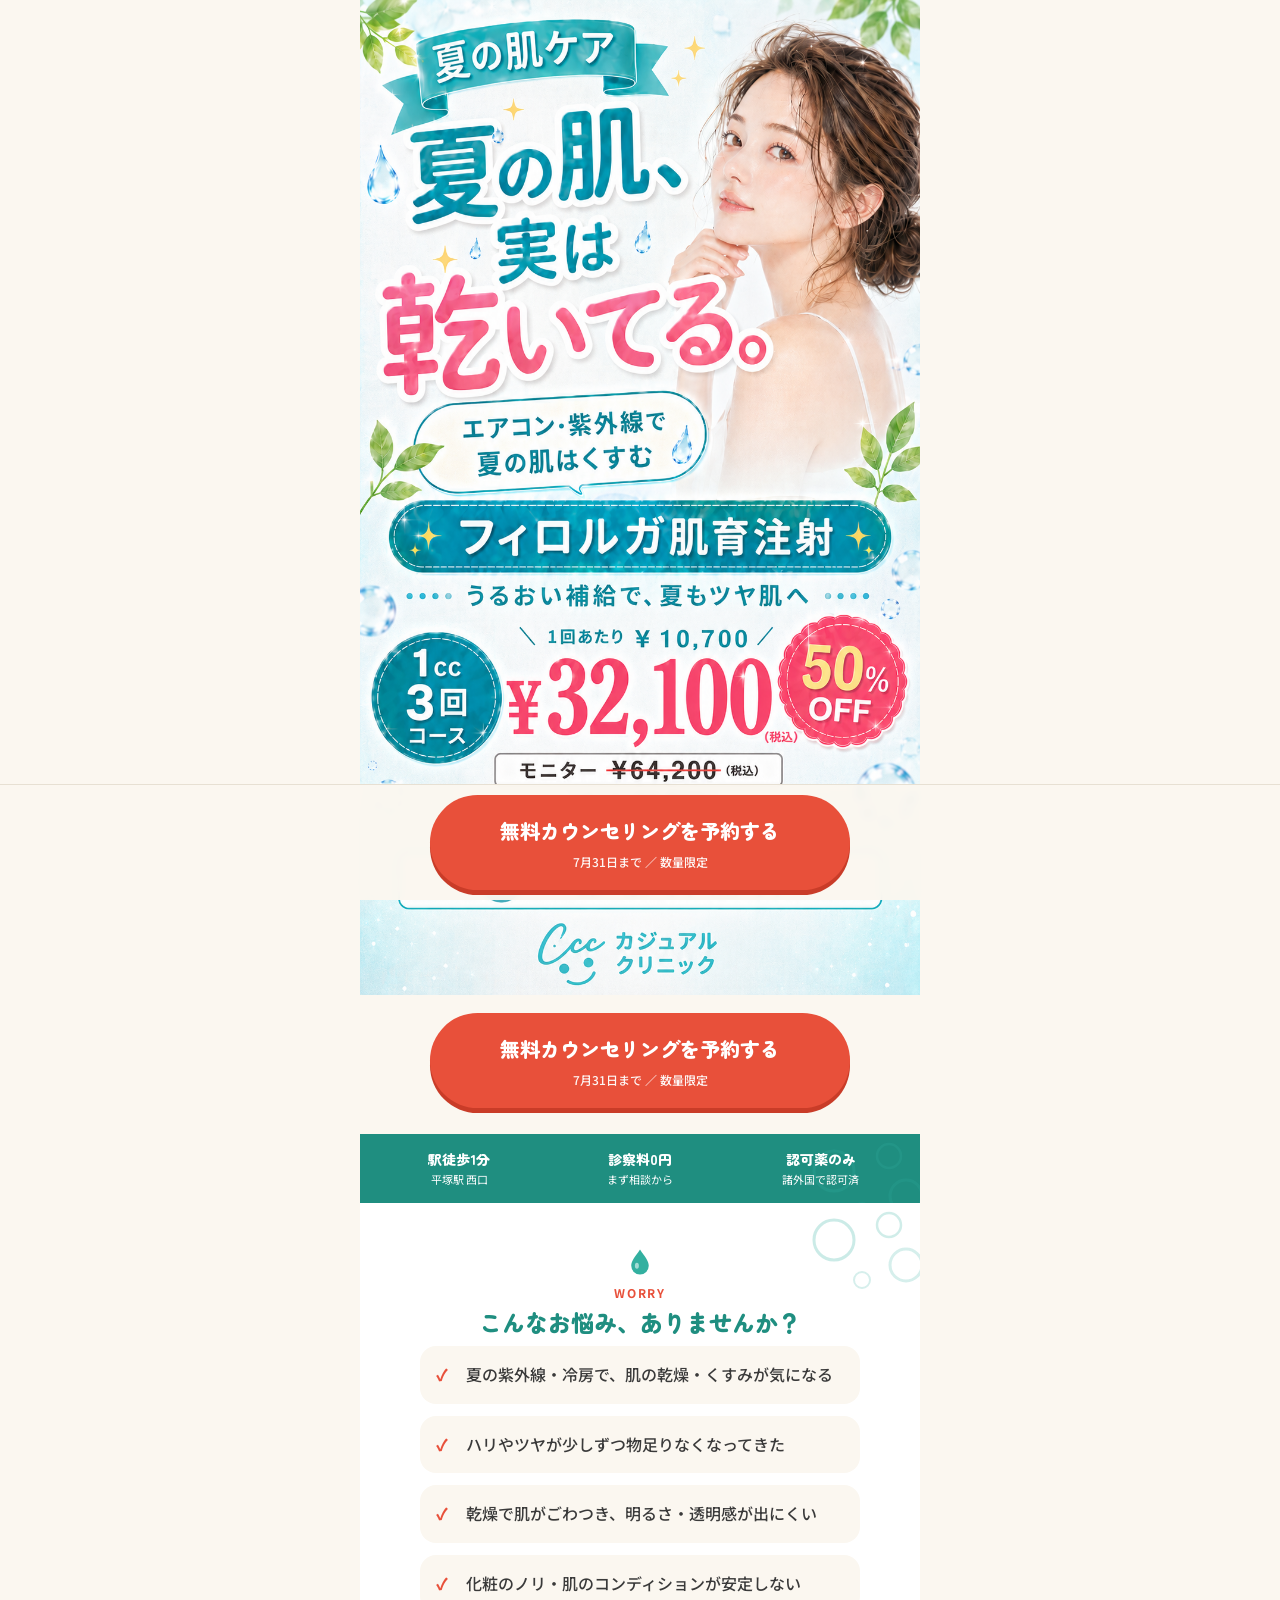
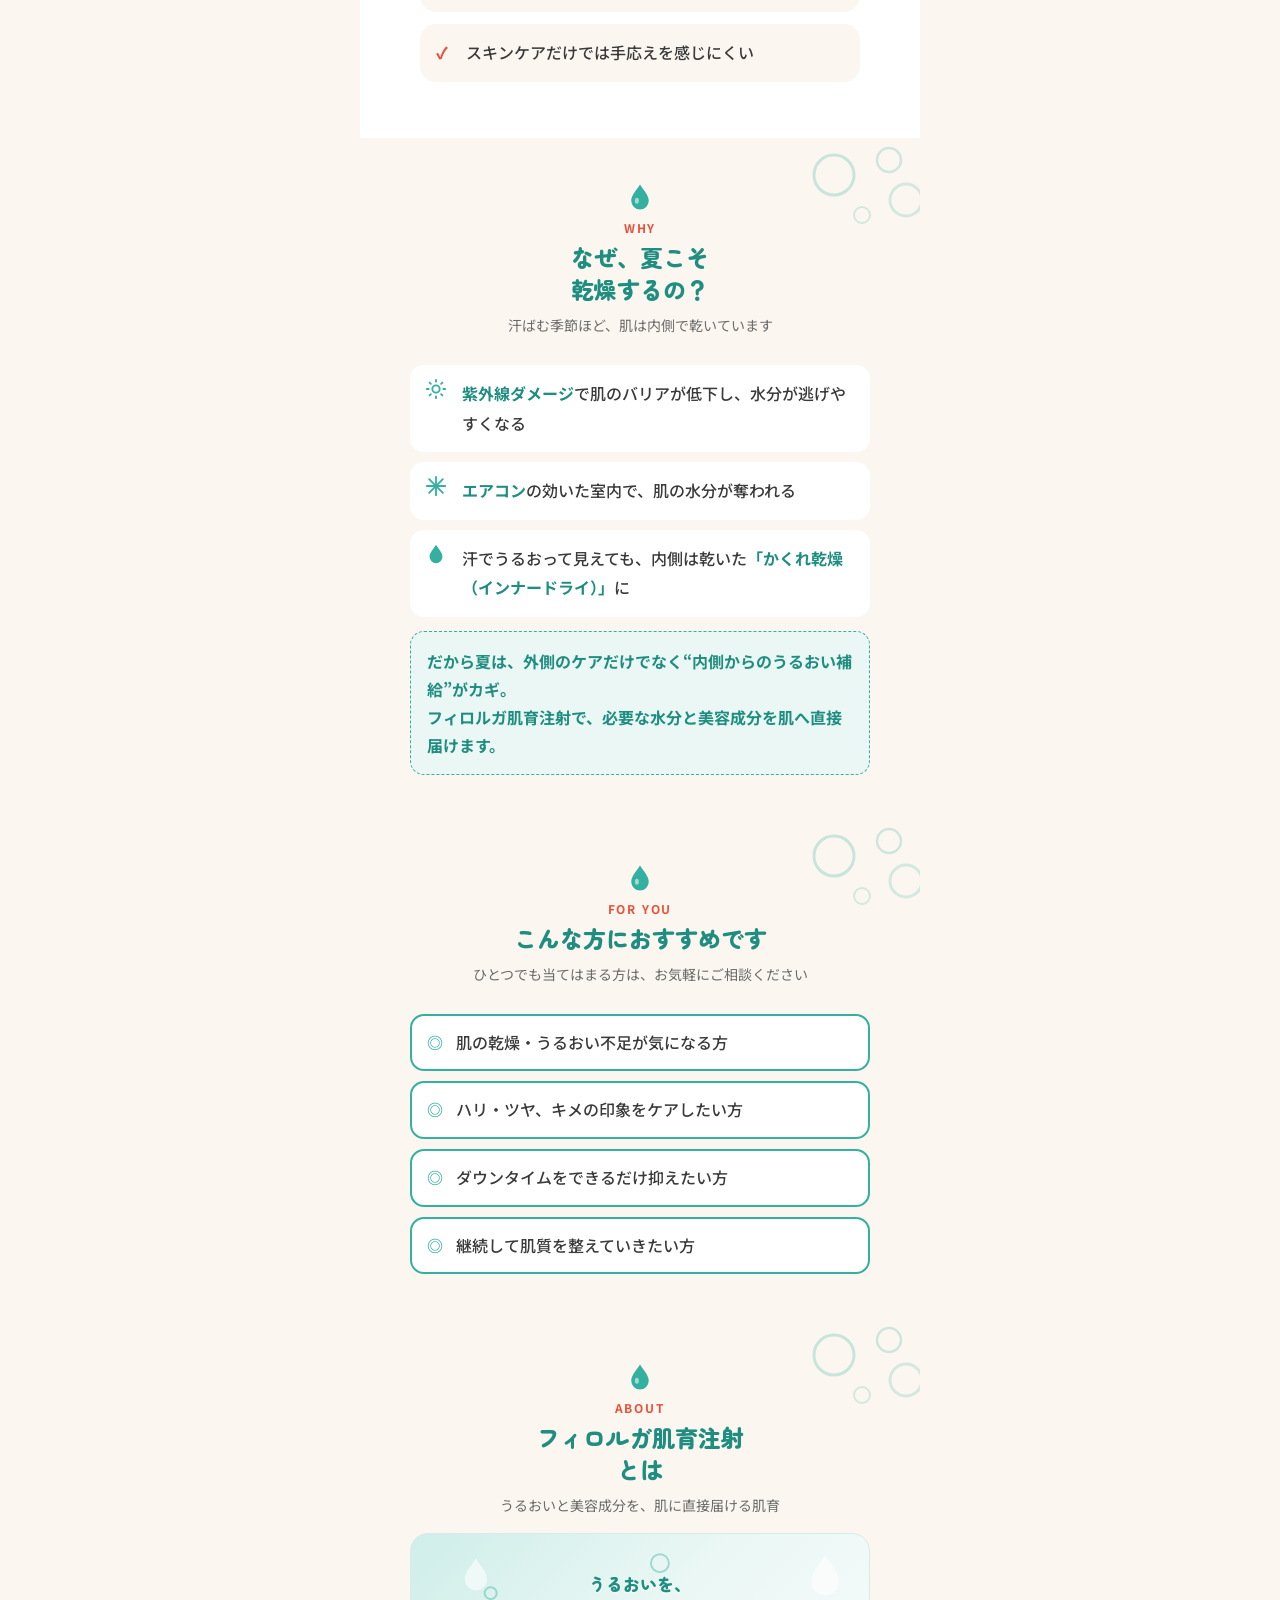
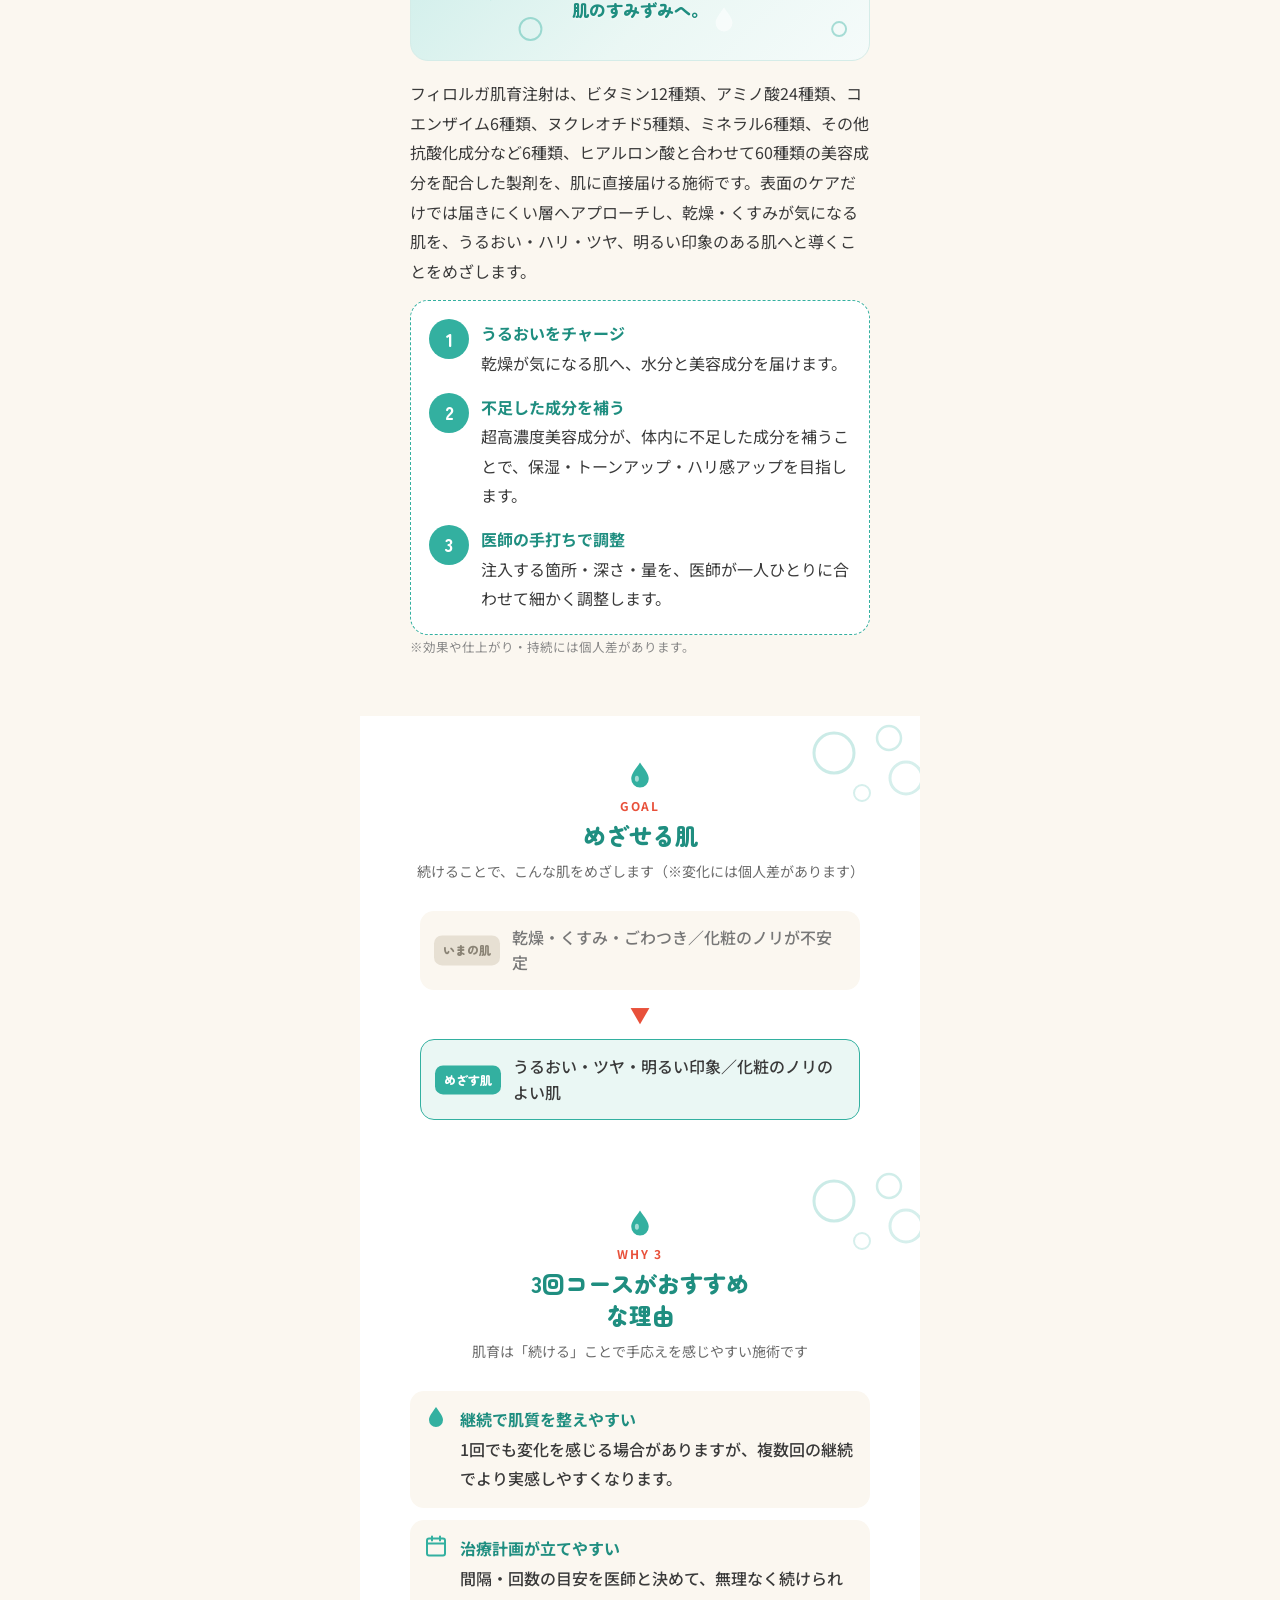
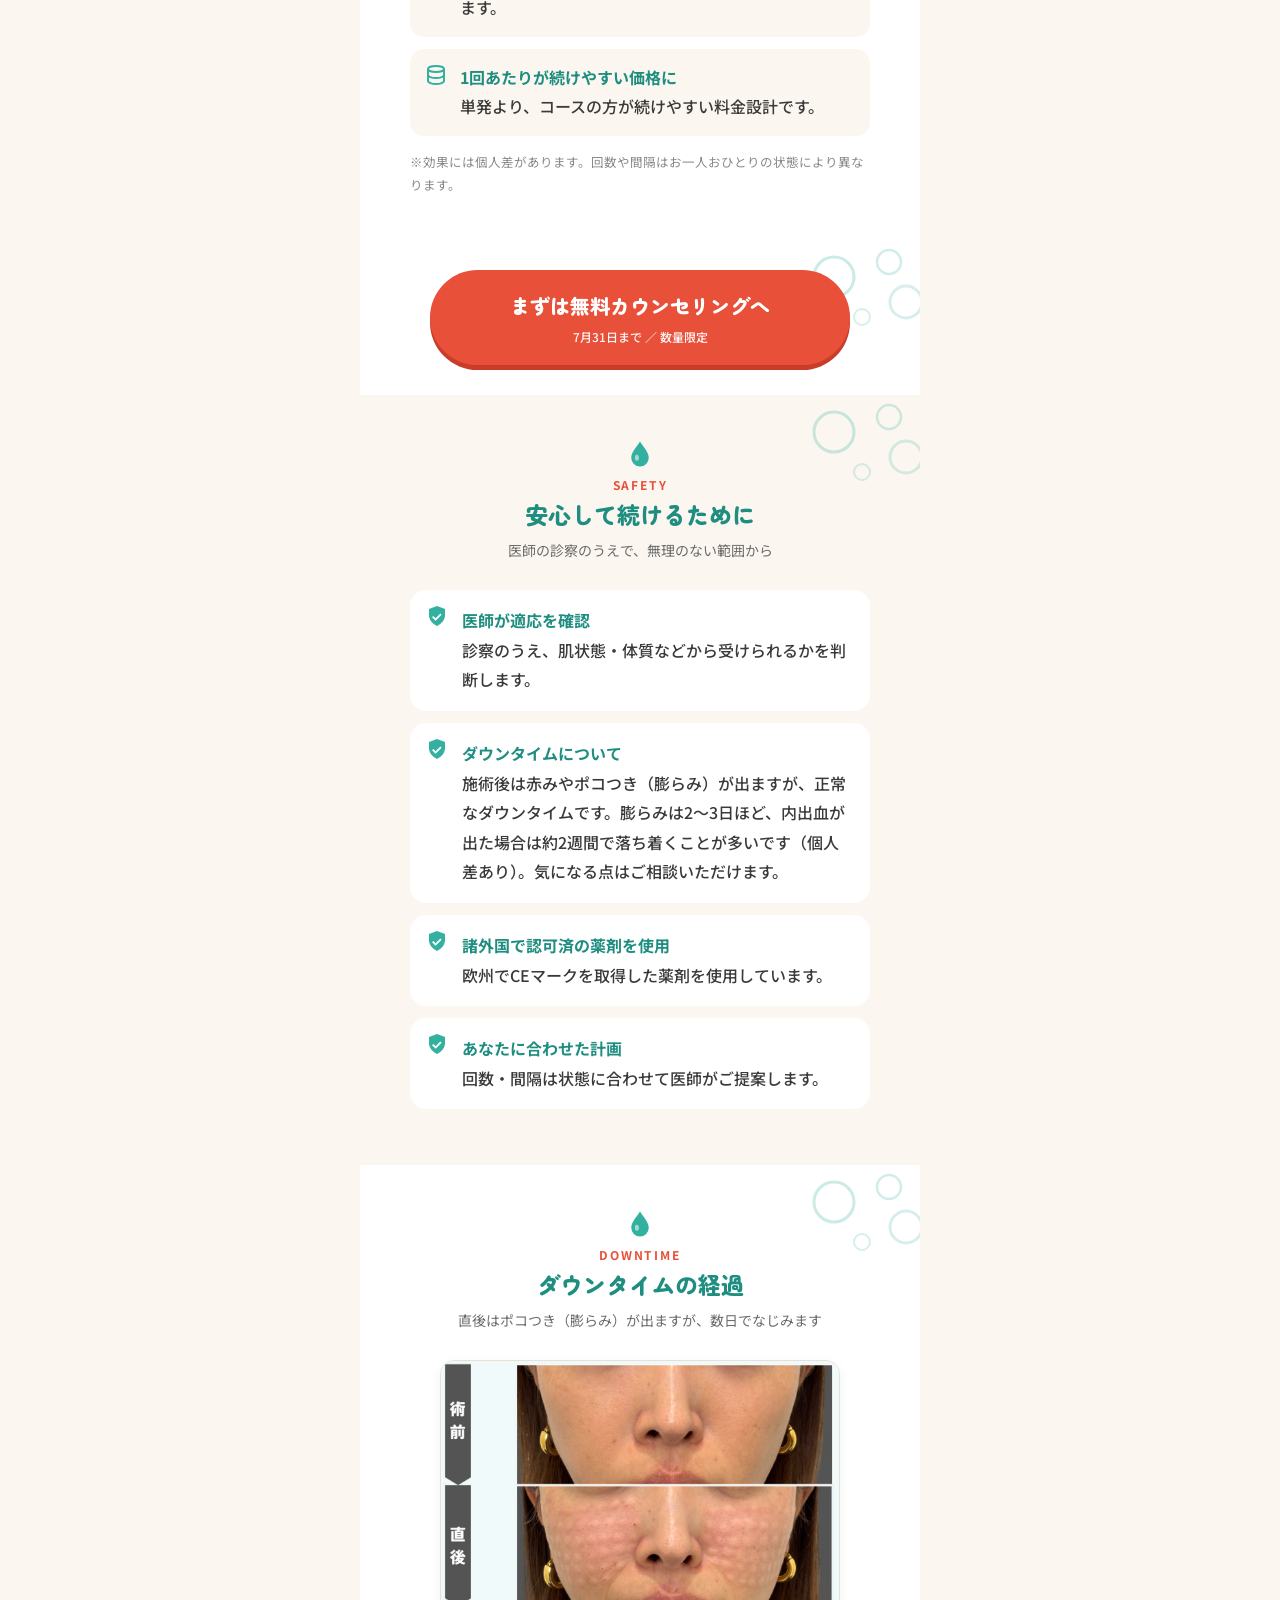
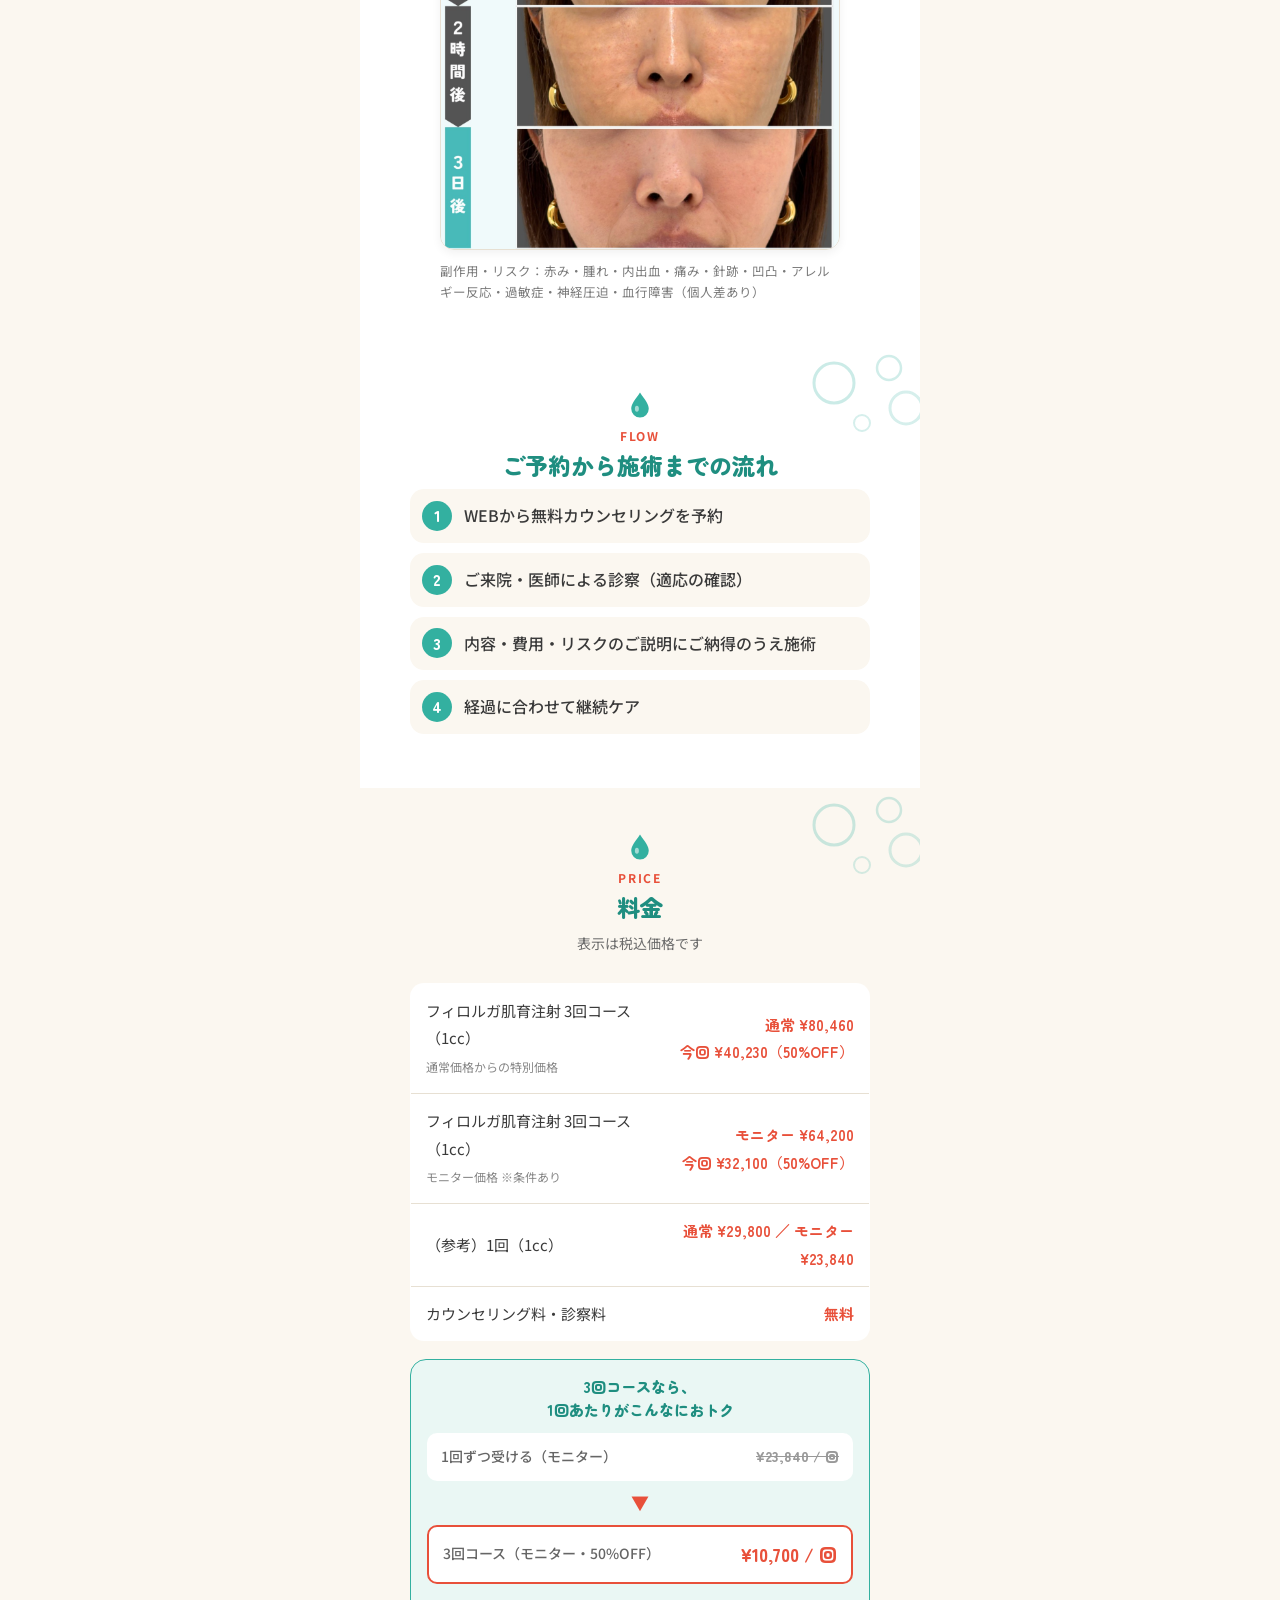
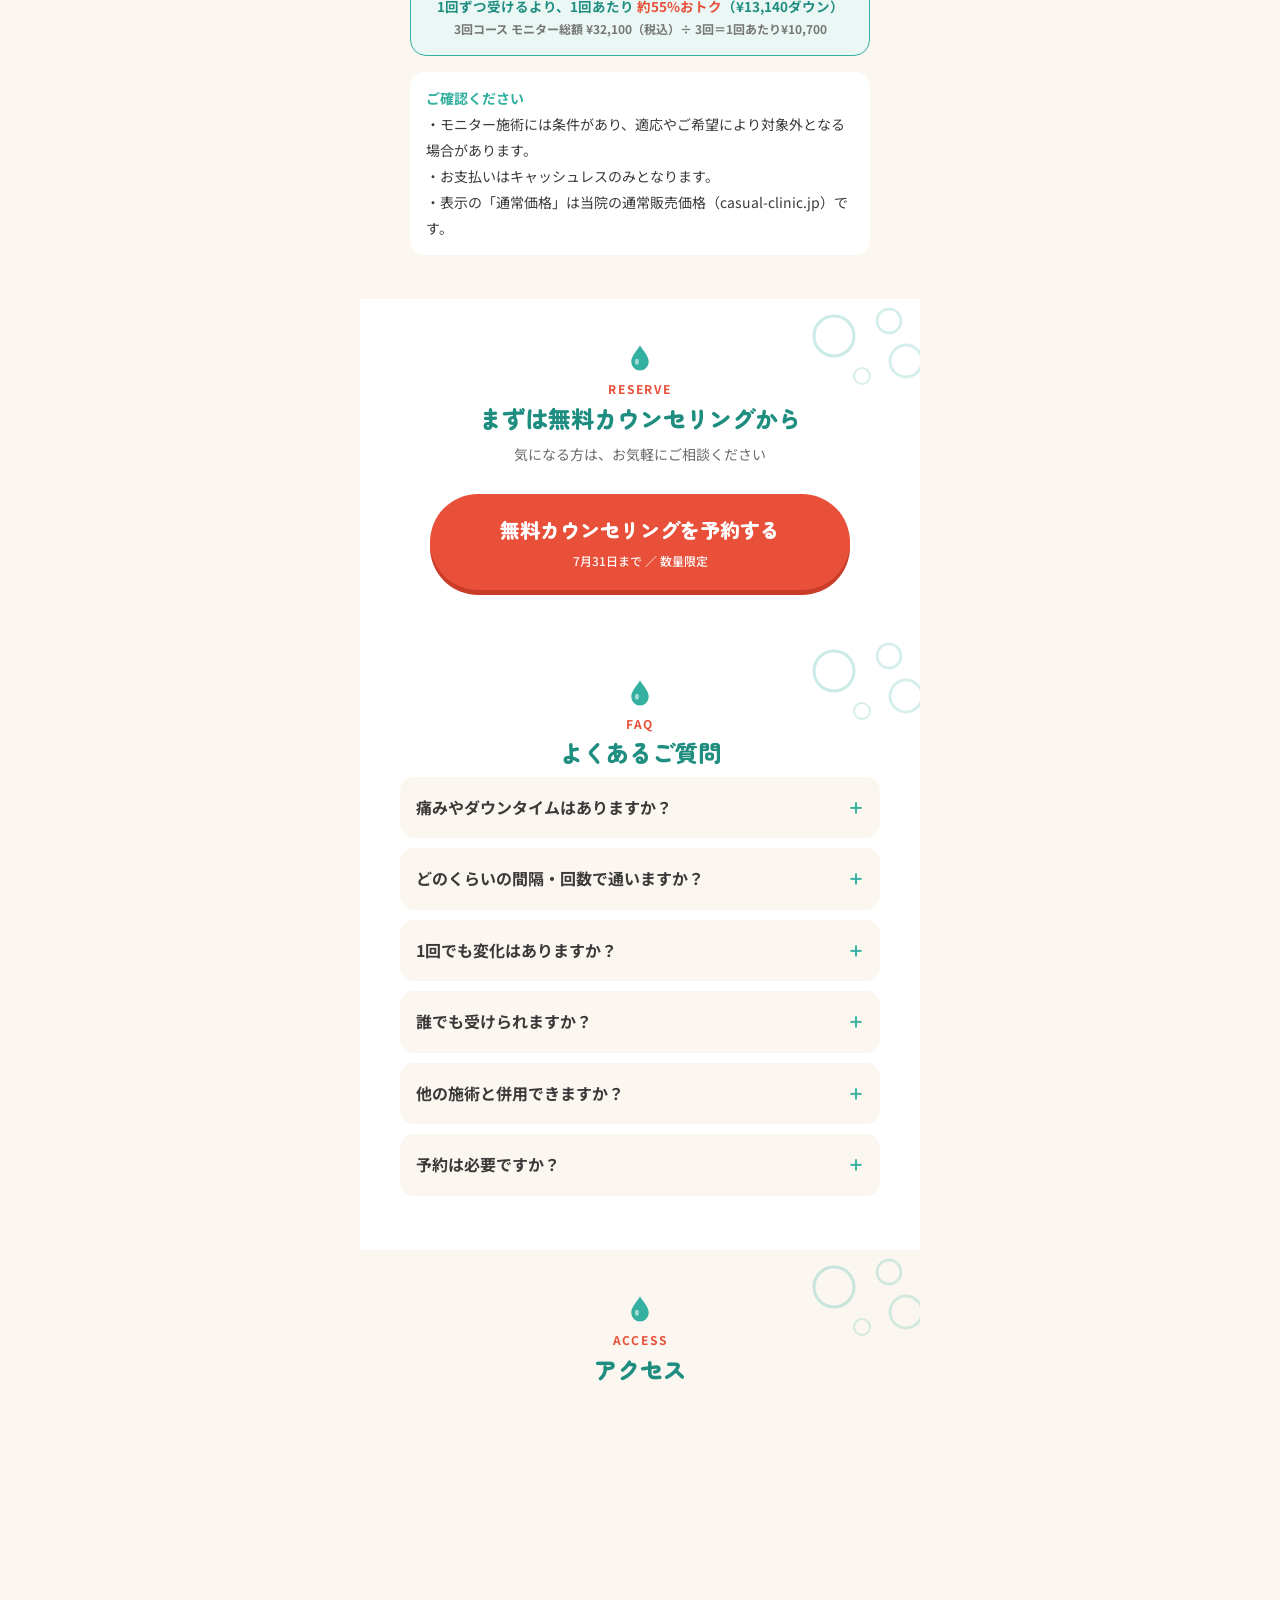
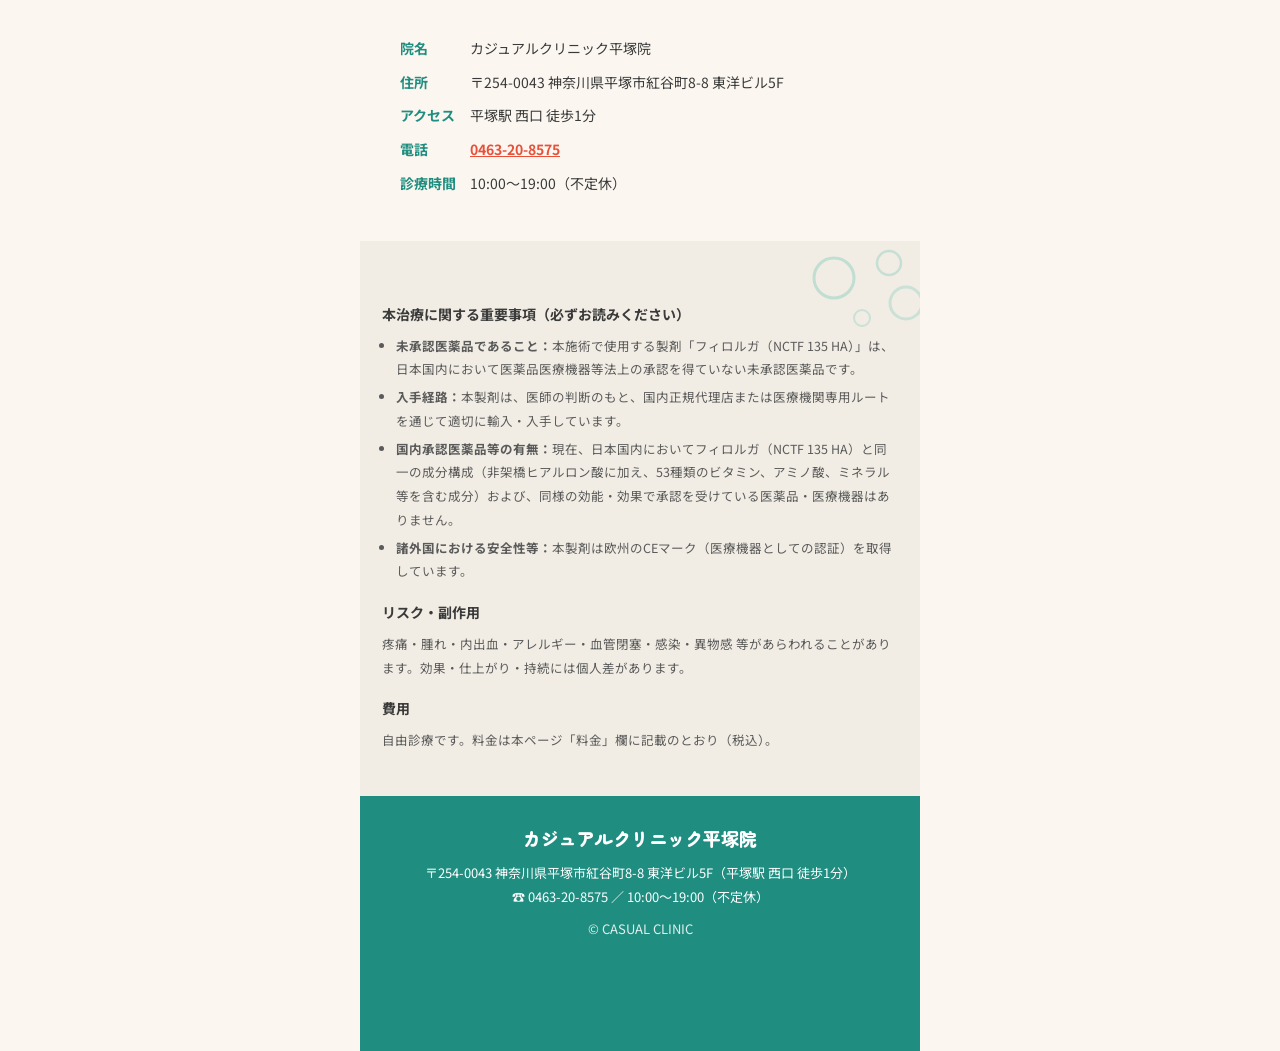
==== filorga_01/index.html @ d63bdc2b "casual-clinic lp all management" ====
<!doctype html>
<html lang="ja">
<head>
<meta charset="UTF-8" />
<meta name="viewport" content="width=device-width, initial-scale=1.0" />

<!-- Google Tag Manager -->
<script>(function(w,d,s,l,i){w[l]=w[l]||[];w[l].push({'gtm.start':
new Date().getTime(),event:'gtm.js'});var f=d.getElementsByTagName(s)[0],
j=d.createElement(s),dl=l!='dataLayer'?'&l='+l:'';j.async=true;j.src=
'https://www.googletagmanager.com/gtm.js?id='+i+dl;f.parentNode.insertBefore(j,f);
})(window,document,'script','dataLayer','GTM-WC2TR6HJ');</script>
<!-- End Google Tag Manager -->

<title>フィロルガ肌育注射 | カジュアルクリニック平塚院</title>
<meta name="description" content="夏の紫外線・乾燥ダメージ肌に、うるおいと美容成分をチャージ。カジュアルクリニックのフィロルガ肌育注射。3回コース（1cc）モニター¥64,200→¥32,100・通常¥80,460→¥40,230（50%OFF）。1回あたり¥10,700〜。診察料無料・医師が適応を確認。" />

<link rel="preconnect" href="https://fonts.googleapis.com" />
<link rel="preconnect" href="https://fonts.gstatic.com" crossorigin />
<link href="https://fonts.googleapis.com/css2?family=Zen+Maru+Gothic:wght@500;700;900&family=Noto+Sans+JP:wght@400;500;700&display=swap" rel="stylesheet" />

<style>
  :root{
    --teal:#33B0A0; --teal-d:#1F8E80;
    --coral:#E8503A; --coral-d:#C93C28;
    --cream:#FBF7F0; --ink:#3A3A3A; --line:#E7E0D3;
  }
  *{box-sizing:border-box;margin:0;padding:0}
  html{scroll-behavior:smooth}
  body{font-family:"Noto Sans JP",sans-serif;color:var(--ink);background:var(--cream);line-height:1.85;font-size:16px;-webkit-font-smoothing:antialiased}
  .wrap{max-width:560px;margin:0 auto;background:var(--cream);overflow:hidden}
  .maru{font-family:"Zen Maru Gothic",sans-serif}
  .teal{color:var(--teal)} .coral{color:var(--coral)}
  section{padding:44px 22px;position:relative;overflow:hidden}
  /* 浮遊バブル装飾(FVと同じ水の世界観・テキストの背面) */
  section::before{content:"";position:absolute;top:-18px;right:-24px;width:150px;height:150px;pointer-events:none;z-index:0;opacity:.5;background:url("data:image/svg+xml,%3Csvg xmlns='http://www.w3.org/2000/svg' viewBox='0 0 150 150'%3E%3Ccircle cx='40' cy='55' r='20' fill='none' stroke='%2333B0A0' stroke-width='3' opacity='.5'/%3E%3Ccircle cx='95' cy='40' r='12' fill='none' stroke='%2333B0A0' stroke-width='2.5' opacity='.45'/%3E%3Ccircle cx='112' cy='80' r='16' fill='none' stroke='%2333B0A0' stroke-width='3' opacity='.4'/%3E%3Ccircle cx='68' cy='95' r='8' fill='none' stroke='%2333B0A0' stroke-width='2' opacity='.4'/%3E%3C/svg%3E") no-repeat}
  section>*{position:relative;z-index:1}
  h2.sec{font-family:"Zen Maru Gothic";font-weight:900;font-size:23px;text-align:center;margin-bottom:8px;color:var(--teal-d);line-height:1.4}
  h2.sec::before{content:"";display:block;width:30px;height:30px;margin:0 auto 8px;background:url("data:image/svg+xml,%3Csvg xmlns='http://www.w3.org/2000/svg' viewBox='0 0 24 24'%3E%3Cpath d='M12 2C8 8 5 11 5 15a7 7 0 0 0 14 0c0-4-3-7-7-13z' fill='%2333B0A0'/%3E%3Cellipse cx='9.5' cy='15' rx='1.6' ry='2.4' fill='%23fff' opacity='.55'/%3E%3C/svg%3E") center/contain no-repeat}
  h2.sec .en{display:block;font-family:"Noto Sans JP";font-weight:700;font-size:12px;letter-spacing:.15em;color:var(--coral);margin-bottom:4px}
  .lead{text-align:center;color:#6b6b6b;font-size:14px;margin-bottom:26px}
  .todo{background:#fff3cd;border:1px solid #e0c86a;color:#7a5c00;font-size:12px;padding:1px 6px;border-radius:4px}

  /* FV（テキスト版：FV画像が用意できたら header を差し替え） */
  .fv{background:linear-gradient(160deg,#eaf7f4 0%,var(--cream) 70%);padding:40px 24px 26px;text-align:center}
  .fv .season{display:inline-block;background:var(--teal);color:#fff;font-family:"Zen Maru Gothic";font-weight:700;font-size:13px;padding:4px 16px;border-radius:50px;margin-bottom:16px}
  .fv h1{font-family:"Zen Maru Gothic";font-weight:900;font-size:27px;line-height:1.5;color:var(--teal-d);margin-bottom:14px}
  .fv h1 .accent{color:var(--coral)}
  .fv .sub{font-size:15px;color:#555;margin-bottom:8px}
  .fv .name{font-family:"Zen Maru Gothic";font-weight:900;font-size:19px;color:var(--ink);margin:16px 0 12px}
  .fv .offer{position:relative;background:#fff;border:2px solid var(--coral);border-radius:16px;padding:16px 16px 14px;max-width:360px;margin:24px auto 16px}
  .fv .offer .badge{position:absolute;top:-20px;right:4px;width:66px;height:66px;border-radius:50%;background:var(--coral);color:#fff;font-family:"Zen Maru Gothic";font-weight:900;font-size:23px;line-height:.9;display:flex;flex-direction:column;align-items:center;justify-content:center;box-shadow:0 3px 8px rgba(0,0,0,.18);transform:rotate(8deg)}
  .fv .offer .badge span{font-size:13px;letter-spacing:.05em}
  .fv .offer .ol{font-family:"Zen Maru Gothic";font-weight:700;font-size:14px;color:var(--teal-d);margin-bottom:4px}
  .fv .offer .was{color:#999;text-decoration:line-through;font-size:15px}
  .fv .offer .now{font-family:"Zen Maru Gothic";font-weight:900;font-size:30px;color:var(--coral);margin-left:6px;line-height:1.2}
  .fv .offer .save{font-size:13px;color:var(--coral-d);font-weight:700;margin-top:4px}
  .fv .offer .mon{font-size:12px;color:#777;margin-top:8px;border-top:1px dashed var(--line);padding-top:8px}
  .fv .free{font-size:13px;color:var(--teal-d);font-weight:700;margin-bottom:20px}

  /* FV（画像版） */
  .fv-img{background:var(--cream)}
  .fv-img>img{display:block;width:100%;height:auto}
  .fv-cta{padding:18px 22px 26px;text-align:center}

  /* 信頼バー */
  .trust{background:var(--teal-d);padding:16px 12px;display:grid;grid-template-columns:repeat(3,1fr);gap:6px}
  .trust .ti{color:#fff;text-align:center;font-size:11px;line-height:1.35}
  .trust .ti b{display:block;font-family:"Zen Maru Gothic";font-weight:900;font-size:14px;margin-bottom:3px;color:#fff}

  /* CTA */
  .cta{display:block;max-width:420px;margin:0 auto;background:var(--coral);color:#fff;text-decoration:none;text-align:center;font-family:"Zen Maru Gothic";font-weight:900;font-size:20px;padding:17px;border-radius:50px;box-shadow:0 5px 0 var(--coral-d);transition:transform .1s}
  .cta:active{transform:translateY(3px);box-shadow:0 2px 0 var(--coral-d)}
  .cta small{display:block;font-weight:500;font-size:12px;font-family:"Noto Sans JP";opacity:.95;margin-top:2px}
  .cta-mid{background:#fff;text-align:center}
  .cta-fixed{position:fixed;left:0;right:0;bottom:0;z-index:50;background:rgba(251,247,240,.95);padding:10px 14px;border-top:1px solid var(--line);backdrop-filter:blur(4px)}

  /* 悩み */
  .worry{background:#fff}
  .worry ul{list-style:none;max-width:440px;margin:0 auto}
  .worry li{background:var(--cream);border-radius:16px;padding:14px 18px 14px 46px;margin-bottom:12px;position:relative;font-weight:500}
  .worry li::before{content:"✓";position:absolute;left:16px;top:14px;color:var(--coral);font-weight:900}

  /* なぜ夏こそ乾燥 */
  .reason{background:var(--cream)}
  .reason .box{max-width:460px;margin:0 auto}
  .reason .r{background:#fff;border-radius:14px;padding:14px 16px 14px 52px;margin-bottom:10px;position:relative;font-weight:500}
  .reason .r .ri{position:absolute;left:15px;top:13px;width:22px;height:22px;background-position:center;background-repeat:no-repeat;background-size:contain}
  /* 共通ティールSVGアイコン(絵文字置換) */
  .ic-drop{background-image:url("data:image/svg+xml,%3Csvg xmlns='http://www.w3.org/2000/svg' viewBox='0 0 24 24'%3E%3Cpath d='M12 2C8 8 5 11 5 15a7 7 0 0 0 14 0c0-4-3-7-7-13z' fill='%2333B0A0'/%3E%3C/svg%3E")}
  .ic-sun{background-image:url("data:image/svg+xml,%3Csvg xmlns='http://www.w3.org/2000/svg' viewBox='0 0 24 24' fill='none' stroke='%2333B0A0' stroke-width='2' stroke-linecap='round'%3E%3Ccircle cx='12' cy='12' r='4'/%3E%3Cpath d='M12 2v2M12 20v2M2 12h2M20 12h2M5 5l1.4 1.4M17.6 17.6L19 19M19 5l-1.4 1.4M6.4 17.6L5 19'/%3E%3C/svg%3E")}
  .ic-air{background-image:url("data:image/svg+xml,%3Csvg xmlns='http://www.w3.org/2000/svg' viewBox='0 0 24 24' fill='none' stroke='%2333B0A0' stroke-width='2' stroke-linecap='round'%3E%3Cpath d='M12 2v20M2 12h20M4.5 4.5l15 15M19.5 4.5l-15 15'/%3E%3C/svg%3E")}
  .ic-cal{background-image:url("data:image/svg+xml,%3Csvg xmlns='http://www.w3.org/2000/svg' viewBox='0 0 24 24' fill='none' stroke='%2333B0A0' stroke-width='2' stroke-linecap='round'%3E%3Crect x='3' y='4.5' width='18' height='17' rx='2'/%3E%3Cpath d='M3 9.5h18M8 2.5v4M16 2.5v4'/%3E%3C/svg%3E")}
  .ic-coin{background-image:url("data:image/svg+xml,%3Csvg xmlns='http://www.w3.org/2000/svg' viewBox='0 0 24 24' fill='none' stroke='%2333B0A0' stroke-width='2'%3E%3Cellipse cx='12' cy='6' rx='8' ry='3'/%3E%3Cpath d='M4 6v6c0 1.6 3.6 3 8 3s8-1.4 8-3V6'/%3E%3Cpath d='M4 12v6c0 1.6 3.6 3 8 3s8-1.4 8-3v-6'/%3E%3C/svg%3E")}
  .reason .r b{color:var(--teal-d)}
  .reason .bridge{background:#eaf7f4;border:1.5px dashed var(--teal);border-radius:14px;padding:15px 16px;margin-top:14px;font-weight:700;color:var(--teal-d);line-height:1.75}

  /* めざせる肌 */
  .goal{background:#fff}
  .goal .ba{max-width:440px;margin:0 auto}
  .goal .st{border-radius:14px;padding:14px 16px 14px 92px;position:relative;font-weight:500;line-height:1.6}
  .goal .st .lbl{position:absolute;left:14px;top:50%;transform:translateY(-50%);width:66px;text-align:center;font-family:"Zen Maru Gothic";font-weight:900;font-size:12px;padding:5px 0;border-radius:8px}
  .goal .before{background:var(--cream);color:#777}
  .goal .before .lbl{background:#e7e0d3;color:#8a8375}
  .goal .after{background:#eaf7f4;color:var(--ink);border:1.5px solid var(--teal)}
  .goal .after .lbl{background:var(--teal);color:#fff}
  .goal .arw{text-align:center;color:var(--coral);font-weight:900;font-size:20px;margin:6px 0}

  /* こんな方に */
  .target ul{list-style:none;max-width:460px;margin:0 auto;display:grid;gap:10px}
  .target li{background:#fff;border:2px solid var(--teal);border-radius:14px;padding:12px 16px 12px 44px;position:relative;font-weight:500}
  .target li::before{content:"◎";position:absolute;left:15px;top:12px;color:var(--teal);font-weight:900}

  /* 特徴 */
  .aquaband{max-width:460px;margin:2px auto 18px;height:128px;border-radius:18px;border:1px solid #d5ece8;display:flex;align-items:center;justify-content:center;background:url("data:image/svg+xml,%3Csvg xmlns='http://www.w3.org/2000/svg' viewBox='0 0 460 128'%3E%3Cg fill='%23ffffff' opacity='.6'%3E%3Cpath transform='translate(46 22) scale(1.6)' d='M12 2C8 8 5 11 5 15a7 7 0 0 0 14 0c0-4-3-7-7-13z'/%3E%3Cpath transform='translate(392 18) scale(2)' d='M12 2C8 8 5 11 5 15a7 7 0 0 0 14 0c0-4-3-7-7-13z'/%3E%3Cpath transform='translate(300 72) scale(1.2)' d='M12 2C8 8 5 11 5 15a7 7 0 0 0 14 0c0-4-3-7-7-13z'/%3E%3C/g%3E%3Cg fill='none' stroke='%2333B0A0' stroke-width='2' opacity='.4'%3E%3Ccircle cx='120' cy='96' r='11'/%3E%3Ccircle cx='250' cy='30' r='9'/%3E%3Ccircle cx='430' cy='96' r='7'/%3E%3Ccircle cx='80' cy='60' r='6'/%3E%3C/g%3E%3C/svg%3E") center/cover no-repeat,linear-gradient(135deg,#cfeeea 0%,#eaf7f4 55%,#f5fbfa 100%)}
  .aquaband .btxt{font-family:"Zen Maru Gothic";font-weight:900;color:var(--teal-d);font-size:17px;text-align:center;line-height:1.55;text-shadow:0 1px 3px rgba(255,255,255,.7)}
  .about p{max-width:460px;margin:0 auto 14px}
  .mecha{background:#fff;border-radius:18px;padding:18px 18px 6px;max-width:460px;margin:14px auto 0;border:1px dashed var(--teal)}
  .mecha .row{display:flex;gap:12px;align-items:flex-start;margin-bottom:14px}
  .mecha .ic{flex:none;width:40px;height:40px;border-radius:50%;background:var(--teal);color:#fff;display:flex;align-items:center;justify-content:center;font-family:"Zen Maru Gothic";font-weight:900;font-size:18px}
  .mecha b{color:var(--teal-d)}
  .note{max-width:460px;margin:14px auto 0;font-size:12.5px;color:#888}

  /* なぜ3回 */
  .why3{background:#fff}
  .why3 .grid{max-width:460px;margin:0 auto;display:grid;gap:12px}
  .why3 .item{background:var(--cream);border-radius:14px;padding:14px 16px 14px 50px;position:relative;font-weight:500}
  .why3 .item b{color:var(--teal-d)}
  .why3 .item .em{position:absolute;left:14px;top:14px;width:24px;height:24px;background-position:center;background-repeat:no-repeat;background-size:contain}

  /* 安全性 */
  .safety{background:var(--cream)}
  .safety .card{background:#fff;border-radius:16px;padding:16px 18px;max-width:460px;margin:0 auto 12px;position:relative;padding-left:52px;font-weight:500}
  .safety .card::before{content:"";position:absolute;left:15px;top:14px;width:24px;height:24px;background:url("data:image/svg+xml,%3Csvg xmlns='http://www.w3.org/2000/svg' viewBox='0 0 24 24'%3E%3Cpath d='M12 2l8 3v6c0 5-3.4 8.6-8 11-4.6-2.4-8-6-8-11V5z' fill='%2333B0A0'/%3E%3Cpath d='M10.6 14.2l-2.3-2.3-1.3 1.3 3.6 3.6 6-6-1.3-1.3z' fill='%23fff'/%3E%3C/svg%3E") center/contain no-repeat}
  .safety .card b{color:var(--teal-d)}

  /* ダウンタイム経過 */
  .dt-progress{background:#fff}
  .dtimg{max-width:400px;margin:0 auto;border-radius:14px;overflow:hidden;border:1px solid var(--line);box-shadow:0 3px 10px rgba(0,0,0,.06)}
  .dtimg>img{display:block;width:100%;height:auto}
  .dt-progress .caption{max-width:400px;margin:10px auto 0;font-size:12.5px;color:#7a7a7a;line-height:1.7}

  /* 流れ */
  .flow{background:#fff}
  .flow ol{list-style:none;max-width:460px;margin:0 auto;counter-reset:s}
  .flow li{position:relative;padding:12px 12px 12px 54px;margin-bottom:10px;background:var(--cream);border-radius:14px;font-weight:500}
  .flow li::before{counter-increment:s;content:counter(s);position:absolute;left:12px;top:50%;transform:translateY(-50%);width:30px;height:30px;background:var(--teal);color:#fff;border-radius:50%;display:flex;align-items:center;justify-content:center;font-family:"Zen Maru Gothic";font-weight:900}

  /* 料金 */
  .price-sec{background:var(--cream)}
  .price-sec table{width:100%;max-width:460px;margin:0 auto;border-collapse:collapse;background:#fff;border:1px solid var(--line);border-radius:14px;overflow:hidden}
  .price-sec td{padding:13px 15px;border-bottom:1px solid var(--line);font-size:15px}
  .price-sec tr td:last-child{text-align:right;font-family:"Zen Maru Gothic";font-weight:700;color:var(--coral)}
  .price-sec tr:last-child td{border-bottom:none}
  .pay{max-width:460px;margin:16px auto 0;background:#fff;border-radius:14px;padding:14px 16px;font-size:14px}
  /* 1回あたり比較 */
  .persave{max-width:460px;margin:18px auto 0;background:#eaf7f4;border:1.5px solid var(--teal);border-radius:16px;padding:16px}
  .persave .ph{font-family:"Zen Maru Gothic";font-weight:900;color:var(--teal-d);text-align:center;font-size:15px;margin-bottom:12px;line-height:1.5}
  .persave .prow{display:flex;justify-content:space-between;align-items:center;background:#fff;border-radius:10px;padding:11px 14px;font-size:14px}
  .persave .prow .pl{color:#666;font-weight:500}
  .persave .prow .pv{font-family:"Zen Maru Gothic";font-weight:900}
  .persave .pv.old{color:#999;text-decoration:line-through}
  .persave .prow.hi{border:2px solid var(--coral);margin-top:2px}
  .persave .pv.new{color:var(--coral);font-size:18px}
  .persave .parrow{text-align:center;color:var(--coral);font-weight:900;font-size:18px;margin:5px 0}
  .persave .psave{text-align:center;font-weight:700;color:var(--teal-d);font-size:13.5px;margin-top:12px;line-height:1.6}

  /* FAQ */
  .faq{background:#fff}
  .faq details{background:var(--cream);border-radius:14px;margin-bottom:10px;padding:2px 16px;max-width:480px;margin-left:auto;margin-right:auto}
  .faq summary{font-weight:700;padding:14px 0;cursor:pointer;list-style:none;position:relative;padding-right:24px}
  .faq summary::after{content:"＋";position:absolute;right:0;color:var(--teal);font-weight:900}
  .faq details[open] summary::after{content:"－"}
  .faq p{padding:0 0 14px;color:#555;font-size:14px}

  /* アクセス */
  .access{background:var(--cream)}
  .access .box{max-width:480px;margin:0 auto}
  .access iframe{width:100%;height:220px;border:0;border-radius:14px;margin-bottom:14px}
  .access dl{display:grid;grid-template-columns:auto 1fr;gap:8px 14px;font-size:14px}
  .access dt{font-weight:700;color:var(--teal-d);white-space:nowrap}

  /* 必須記載 */
  .legal{background:#f1ede4;color:#5a5a5a;font-size:12.5px;line-height:1.9}
  .legal h3{font-size:14px;color:var(--ink);margin:16px 0 6px;font-weight:700}
  .legal ul{padding-left:1.1em;margin:4px 0}
  .legal li{margin-bottom:4px}
  .foot{background:var(--teal-d);color:#fff;text-align:center;padding:26px 20px 110px;font-size:13px}
  .foot .brand{font-family:"Zen Maru Gothic";font-weight:900;font-size:18px;margin-bottom:6px}
</style>
</head>

<body>
<!-- Google Tag Manager (noscript) -->
<noscript><iframe src="https://www.googletagmanager.com/ns.html?id=GTM-WC2TR6HJ"
height="0" width="0" style="display:none;visibility:hidden"></iframe></noscript>
<!-- End Google Tag Manager (noscript) -->

<div class="wrap">

  <!-- ============ FV（画像版・CRと共通ビジュアル） ============ -->
  <header class="fv-img">
    <img src="images/fv.png" alt="夏の肌、実は乾いてる。エアコン・紫外線で夏の肌はくすむ。7月31日まで。フィロルガ肌育注射 1cc 3回コース モニター¥32,100（50%OFF・¥64,200 税込・審査あり）1回あたり¥10,700 診察料無料 カジュアルクリニック平塚院" />
    <div class="fv-cta">
      <a class="cta" href="https://reservation.medical-force.com/c/0eb80f93bffd4eecb4fcba722b481eb3/reservations/new?menu_ids=b2321cfd-8409-41bb-992c-bf6b89342239&amp;utm_source=meta_ad&amp;utm_medium=lp&amp;utm_campaign=2607_filorga&amp;utm_term=0&amp;utm_content=new" data-cta="reservation">無料カウンセリングを予約する<small>7月31日まで ／ 数量限定</small></a>
    </div>
  </header>

  <!-- ============ 信頼バー（カジュアルの看板要素） ============ -->
  <section class="trust">
    <div class="ti"><b>駅徒歩1分</b>平塚駅 西口</div>
    <div class="ti"><b>診察料0円</b>まず相談から</div>
    <div class="ti"><b>認可薬のみ</b>諸外国で認可済</div>
  </section>

  <!-- ============ 悩み共感 ============ -->
  <section class="worry">
    <h2 class="sec"><span class="en">WORRY</span>こんなお悩み、ありませんか？</h2>
    <ul>
      <li>夏の紫外線・冷房で、肌の乾燥・くすみが気になる</li>
      <li>ハリやツヤが少しずつ物足りなくなってきた</li>
      <li>乾燥で肌がごわつき、明るさ・透明感が出にくい</li>
      <li>化粧のノリ・肌のコンディションが安定しない</li>
      <li>スキンケアだけでは手応えを感じにくい</li>
    </ul>
  </section>

  <!-- ============ なぜ夏こそ乾燥（FVの"実は"を回収） ============ -->
  <section class="reason">
    <h2 class="sec"><span class="en">WHY</span>なぜ、夏こそ<br>乾燥するの？</h2>
    <p class="lead">汗ばむ季節ほど、肌は内側で乾いています</p>
    <div class="box">
      <div class="r"><span class="ri ic-sun"></span><b>紫外線ダメージ</b>で肌のバリアが低下し、水分が逃げやすくなる</div>
      <div class="r"><span class="ri ic-air"></span><b>エアコン</b>の効いた室内で、肌の水分が奪われる</div>
      <div class="r"><span class="ri ic-drop"></span>汗でうるおって見えても、内側は乾いた<b>「かくれ乾燥（インナードライ）」</b>に</div>
      <div class="bridge">だから夏は、外側のケアだけでなく“内側からのうるおい補給”がカギ。<br>フィロルガ肌育注射で、必要な水分と美容成分を肌へ直接届けます。</div>
    </div>
  </section>

  <!-- ============ こんな方におすすめ（適応） ============ -->
  <section class="target">
    <h2 class="sec"><span class="en">FOR YOU</span>こんな方におすすめです</h2>
    <p class="lead">ひとつでも当てはまる方は、お気軽にご相談ください</p>
    <ul>
      <li>肌の乾燥・うるおい不足が気になる方</li>
      <li>ハリ・ツヤ、キメの印象をケアしたい方</li>
      <li>ダウンタイムをできるだけ抑えたい方</li>
      <li>継続して肌質を整えていきたい方</li>
    </ul>
  </section>

  <!-- ============ 特徴 ============ -->
  <section class="about">
    <h2 class="sec"><span class="en">ABOUT</span>フィロルガ肌育注射<br>とは</h2>
    <p class="lead">うるおいと美容成分を、肌に直接届ける肌育</p>
    <div class="aquaband"><div class="btxt">うるおいを、<br>肌のすみずみへ。</div></div>
    <p>フィロルガ肌育注射は、ビタミン12種類、アミノ酸24種類、コエンザイム6種類、ヌクレオチド5種類、ミネラル6種類、その他抗酸化成分など6種類、ヒアルロン酸と合わせて60種類の美容成分を配合した製剤を、肌に直接届ける施術です。表面のケアだけでは届きにくい層へアプローチし、乾燥・くすみが気になる肌を、うるおい・ハリ・ツヤ、明るい印象のある肌へと導くことをめざします。</p>
    <div class="mecha">
      <div class="row"><span class="ic maru">1</span><div><b>うるおいをチャージ</b><br>乾燥が気になる肌へ、水分と美容成分を届けます。</div></div>
      <div class="row"><span class="ic maru">2</span><div><b>不足した成分を補う</b><br>超高濃度美容成分が、体内に不足した成分を補うことで、保湿・トーンアップ・ハリ感アップを目指します。</div></div>
      <div class="row"><span class="ic maru">3</span><div><b>医師の手打ちで調整</b><br>注入する箇所・深さ・量を、医師が一人ひとりに合わせて細かく調整します。</div></div>
    </div>
    <p class="note">※効果や仕上がり・持続には個人差があります。</p>
  </section>

  <!-- ============ めざせる肌（FVの結果約束を回収） ============ -->
  <section class="goal">
    <h2 class="sec"><span class="en">GOAL</span>めざせる肌</h2>
    <p class="lead">続けることで、こんな肌をめざします（※変化には個人差があります）</p>
    <div class="ba">
      <div class="st before"><span class="lbl">いまの肌</span>乾燥・くすみ・ごわつき／化粧のノリが不安定</div>
      <div class="arw">▼</div>
      <div class="st after"><span class="lbl">めざす肌</span>うるおい・ツヤ・明るい印象／化粧のノリのよい肌</div>
    </div>
  </section>

  <!-- ============ なぜ3回コース ============ -->
  <section class="why3">
    <h2 class="sec"><span class="en">WHY 3</span>3回コースがおすすめ<br>な理由</h2>
    <p class="lead">肌育は「続ける」ことで手応えを感じやすい施術です</p>
    <div class="grid">
      <div class="item"><span class="em ic-drop"></span><b>継続で肌質を整えやすい</b><br>1回でも変化を感じる場合がありますが、複数回の継続でより実感しやすくなります。</div>
      <div class="item"><span class="em ic-cal"></span><b>治療計画が立てやすい</b><br>間隔・回数の目安を医師と決めて、無理なく続けられます。</div>
      <div class="item"><span class="em ic-coin"></span><b>1回あたりが続けやすい価格に</b><br>単発より、コースの方が続けやすい料金設計です。</div>
    </div>
    <p class="note">※効果には個人差があります。回数や間隔はお一人おひとりの状態により異なります。</p>
  </section>

  <!-- ============ 中間CTA ============ -->
  <section class="cta-mid" style="padding:30px 22px">
    <a class="cta" href="https://reservation.medical-force.com/c/0eb80f93bffd4eecb4fcba722b481eb3/reservations/new?menu_ids=b2321cfd-8409-41bb-992c-bf6b89342239&amp;utm_source=meta_ad&amp;utm_medium=lp&amp;utm_campaign=2607_filorga&amp;utm_term=0&amp;utm_content=new" data-cta="reservation">まずは無料カウンセリングへ<small>7月31日まで ／ 数量限定</small></a>
  </section>

  <!-- ============ 安全性・フォロー ============ -->
  <section class="safety">
    <h2 class="sec"><span class="en">SAFETY</span>安心して続けるために</h2>
    <p class="lead">医師の診察のうえで、無理のない範囲から</p>
    <div class="card"><b>医師が適応を確認</b><br>診察のうえ、肌状態・体質などから受けられるかを判断します。</div>
    <div class="card"><b>ダウンタイムについて</b><br>施術後は赤みやポコつき（膨らみ）が出ますが、正常なダウンタイムです。膨らみは2〜3日ほど、内出血が出た場合は約2週間で落ち着くことが多いです（個人差あり）。気になる点はご相談いただけます。</div>
    <div class="card"><b>諸外国で認可済の薬剤を使用</b><br>欧州でCEマークを取得した薬剤を使用しています。</div>
    <div class="card"><b>あなたに合わせた計画</b><br>回数・間隔は状態に合わせて医師がご提案します。</div>
  </section>

  <!-- ============ ダウンタイム経過（症例写真・4点併記） ============ -->
  <section class="dt-progress">
    <h2 class="sec"><span class="en">DOWNTIME</span>ダウンタイムの経過</h2>
    <p class="lead">直後はポコつき（膨らみ）が出ますが、数日でなじみます</p>
    <div class="dtimg"><img src="images/downtime.png" alt="フィロルガ肌育注射のダウンタイム経過：術前・直後・2時間後・3日後" /></div>
    <p class="caption">副作用・リスク：赤み・腫れ・内出血・痛み・針跡・凹凸・アレルギー反応・過敏症・神経圧迫・血行障害（個人差あり）</p>
  </section>

  <!-- ============ 流れ ============ -->
  <section class="flow">
    <h2 class="sec"><span class="en">FLOW</span>ご予約から施術までの流れ</h2>
    <ol>
      <li>WEBから無料カウンセリングを予約</li>
      <li>ご来院・医師による診察（適応の確認）</li>
      <li>内容・費用・リスクのご説明にご納得のうえ施術</li>
      <li>経過に合わせて継続ケア</li>
    </ol>
  </section>

  <!-- ============ 料金 ============ -->
  <section class="price-sec">
    <h2 class="sec"><span class="en">PRICE</span>料金</h2>
    <p class="lead">表示は税込価格です</p>
    <table>
      <tr><td>フィロルガ肌育注射 3回コース（1cc）<br><span style="font-size:12px;color:#888">通常価格からの特別価格</span></td><td>通常 ¥80,460<br><b style="color:var(--coral)">今回 ¥40,230（50%OFF）</b></td></tr>
      <tr><td>フィロルガ肌育注射 3回コース（1cc）<br><span style="font-size:12px;color:#888">モニター価格 ※条件あり</span></td><td>モニター ¥64,200<br><b style="color:var(--coral)">今回 ¥32,100（50%OFF）</b></td></tr>
      <tr><td>（参考）1回（1cc）</td><td>通常 ¥29,800 ／ モニター ¥23,840</td></tr>
      <tr><td>カウンセリング料・診察料</td><td>無料</td></tr>
    </table>

    <div class="persave">
      <div class="ph">3回コースなら、<br>1回あたりがこんなにおトク</div>
      <div class="prow"><span class="pl">1回ずつ受ける（モニター）</span><span class="pv old">¥23,840 / 回</span></div>
      <div class="parrow">▼</div>
      <div class="prow hi"><span class="pl">3回コース（モニター・50%OFF）</span><span class="pv new">¥10,700 / 回</span></div>
      <div class="psave">1回ずつ受けるより、1回あたり <b style="color:var(--coral)">約55%おトク</b>（¥13,140ダウン）<br><span style="font-size:12px;color:#777">3回コース モニター総額 ¥32,100（税込）÷ 3回＝1回あたり¥10,700</span></div>
    </div>

    <div class="pay">
      <b class="teal">ご確認ください</b><br>
      ・モニター施術には条件があり、適応やご希望により対象外となる場合があります。<br>
      ・お支払いはキャッシュレスのみとなります。<br>
      ・表示の「通常価格」は当院の通常販売価格（casual-clinic.jp）です。
    </div>
  </section>

  <!-- ============ 予約CTA ============ -->
  <section id="reserve" style="background:#fff;text-align:center">
    <h2 class="sec"><span class="en">RESERVE</span>まずは無料カウンセリングから</h2>
    <p class="lead">気になる方は、お気軽にご相談ください</p>
    <a class="cta" href="https://reservation.medical-force.com/c/0eb80f93bffd4eecb4fcba722b481eb3/reservations/new?menu_ids=b2321cfd-8409-41bb-992c-bf6b89342239&amp;utm_source=meta_ad&amp;utm_medium=lp&amp;utm_campaign=2607_filorga&amp;utm_term=0&amp;utm_content=new" data-cta="reservation">無料カウンセリングを予約する<small>7月31日まで ／ 数量限定</small></a>
  </section>

  <!-- ============ FAQ ============ -->
  <section class="faq">
    <h2 class="sec"><span class="en">FAQ</span>よくあるご質問</h2>
    <details><summary>痛みやダウンタイムはありますか？</summary><p>細い針を使用しますが、感じ方には個人差があります。施術後は赤みや膨らみ（2〜3日ほど）、内出血が出た場合は約2週間ほどのダウンタイムが出ることがあります（個人差あり）。膨らみは薬剤によるもので、正常な経過です。</p></details>
    <details><summary>どのくらいの間隔・回数で通いますか？</summary><p>お一人おひとりの肌状態により異なります。診察時に医師が間隔・回数の目安をご提案します。</p></details>
    <details><summary>1回でも変化はありますか？</summary><p>1回でも変化を感じる場合がありますが、継続することでより実感しやすい施術です。効果には個人差があります。</p></details>
    <details><summary>誰でも受けられますか？</summary><p>医師の診察により、肌状態・体質・既往歴などから適応を確認します。妊娠中・授乳中の方など、受けられない場合があります。まずは無料カウンセリングでご相談ください。</p></details>
    <details><summary>他の施術と併用できますか？</summary><p>お悩みやご希望に合わせて、医師が適切な組み合わせをご提案します。診察時にご相談ください。</p></details>
    <details><summary>予約は必要ですか？</summary><p>予約なしでもご受診いただけますが、ご予約のお客様を優先してご案内しております。混雑状況によってはお待ちいただく場合がございますので、スムーズなご案内をご希望の方は事前のご予約をおすすめしております。ご予約はWEBから24時間受け付けています。</p></details>
  </section>

  <!-- ============ アクセス ============ -->
  <section class="access">
    <h2 class="sec"><span class="en">ACCESS</span>アクセス</h2>
    <div class="box">
      <iframe loading="lazy" src="https://maps.google.com/maps?q=%E3%82%AB%E3%82%B8%E3%83%A5%E3%82%A2%E3%83%AB%E3%82%AF%E3%83%AA%E3%83%8B%E3%83%83%E3%82%AF%E5%B9%B3%E5%A1%9A%E9%99%A2&z=17&output=embed"></iframe>
      <dl>
        <dt>院名</dt><dd>カジュアルクリニック平塚院</dd>
        <dt>住所</dt><dd>〒254-0043 神奈川県平塚市紅谷町8-8 東洋ビル5F</dd>
        <dt>アクセス</dt><dd>平塚駅 西口 徒歩1分</dd>
        <dt>電話</dt><dd><a href="tel:0463208575" style="color:var(--coral);font-weight:700">0463-20-8575</a></dd>
        <dt>診療時間</dt><dd>10:00〜19:00（不定休）</dd>
      </dl>
    </div>
  </section>

  <!-- ============ 医療広告GL 必須記載（未承認・自由診療） ============ -->
  <section class="legal">
    <h3>本治療に関する重要事項（必ずお読みください）</h3>
    <ul>
      <li><b>未承認医薬品であること：</b>本施術で使用する製剤「フィロルガ（NCTF 135 HA）」は、日本国内において医薬品医療機器等法上の承認を得ていない未承認医薬品です。</li>
      <li><b>入手経路：</b>本製剤は、医師の判断のもと、国内正規代理店または医療機関専用ルートを通じて適切に輸入・入手しています。</li>
      <li><b>国内承認医薬品等の有無：</b>現在、日本国内においてフィロルガ（NCTF 135 HA）と同一の成分構成（非架橋ヒアルロン酸に加え、53種類のビタミン、アミノ酸、ミネラル等を含む成分）および、同様の効能・効果で承認を受けている医薬品・医療機器はありません。</li>
      <li><b>諸外国における安全性等：</b>本製剤は欧州のCEマーク（医療機器としての認証）を取得しています。</li>
    </ul>
    <h3>リスク・副作用</h3>
    <p>疼痛・腫れ・内出血・アレルギー・血管閉塞・感染・異物感 等があらわれることがあります。効果・仕上がり・持続には個人差があります。</p>
    <h3>費用</h3>
    <p>自由診療です。料金は本ページ「料金」欄に記載のとおり（税込）。</p>
  </section>

  <footer class="foot">
    <div class="brand maru">カジュアルクリニック平塚院</div>
    <div>〒254-0043 神奈川県平塚市紅谷町8-8 東洋ビル5F（平塚駅 西口 徒歩1分）</div>
    <div>☎ 0463-20-8575 ／ 10:00〜19:00（不定休）</div>
    <div style="margin-top:8px;opacity:.85">© CASUAL CLINIC</div>
  </footer>

</div>

<div class="cta-fixed">
  <a class="cta" href="https://reservation.medical-force.com/c/0eb80f93bffd4eecb4fcba722b481eb3/reservations/new?menu_ids=b2321cfd-8409-41bb-992c-bf6b89342239&amp;utm_source=meta_ad&amp;utm_medium=lp&amp;utm_campaign=2607_filorga&amp;utm_term=0&amp;utm_content=new" data-cta="reservation">無料カウンセリングを予約する<small>7月31日まで ／ 数量限定</small></a>
</div>

</body>
</html>
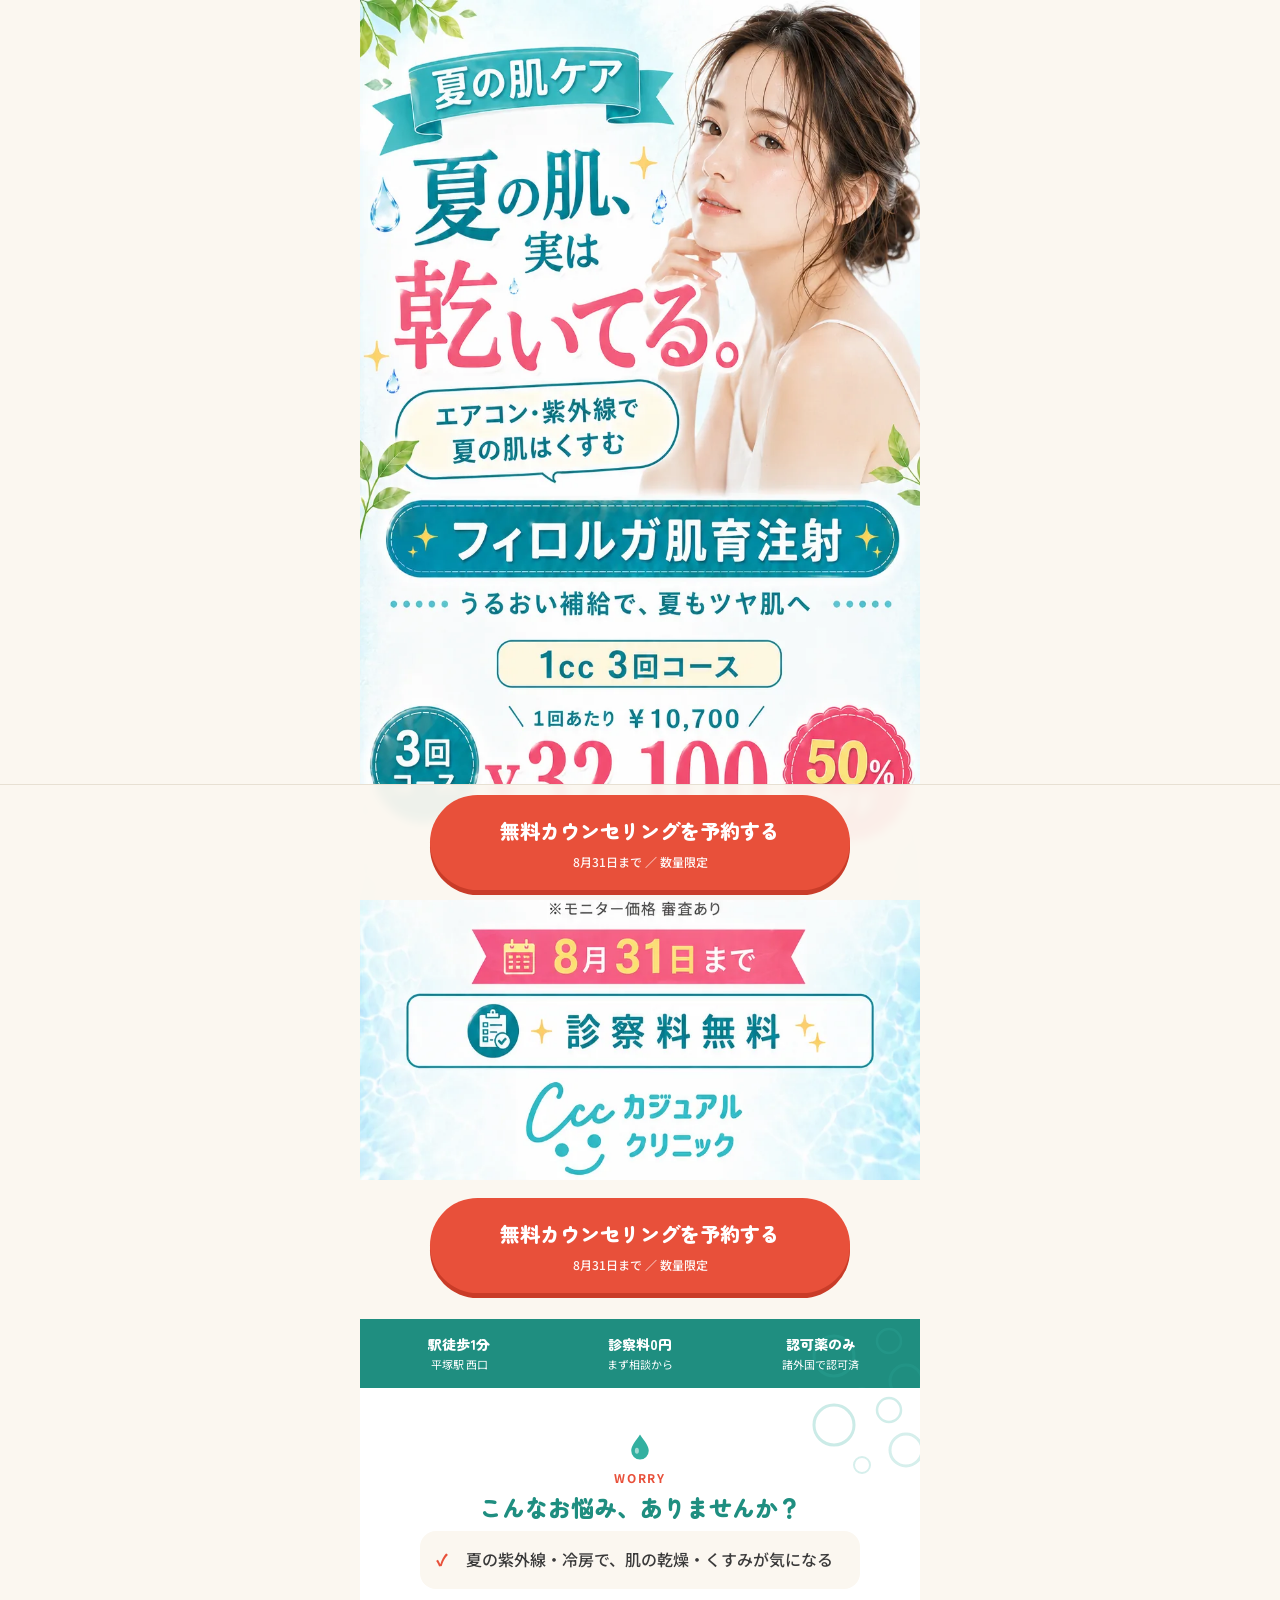
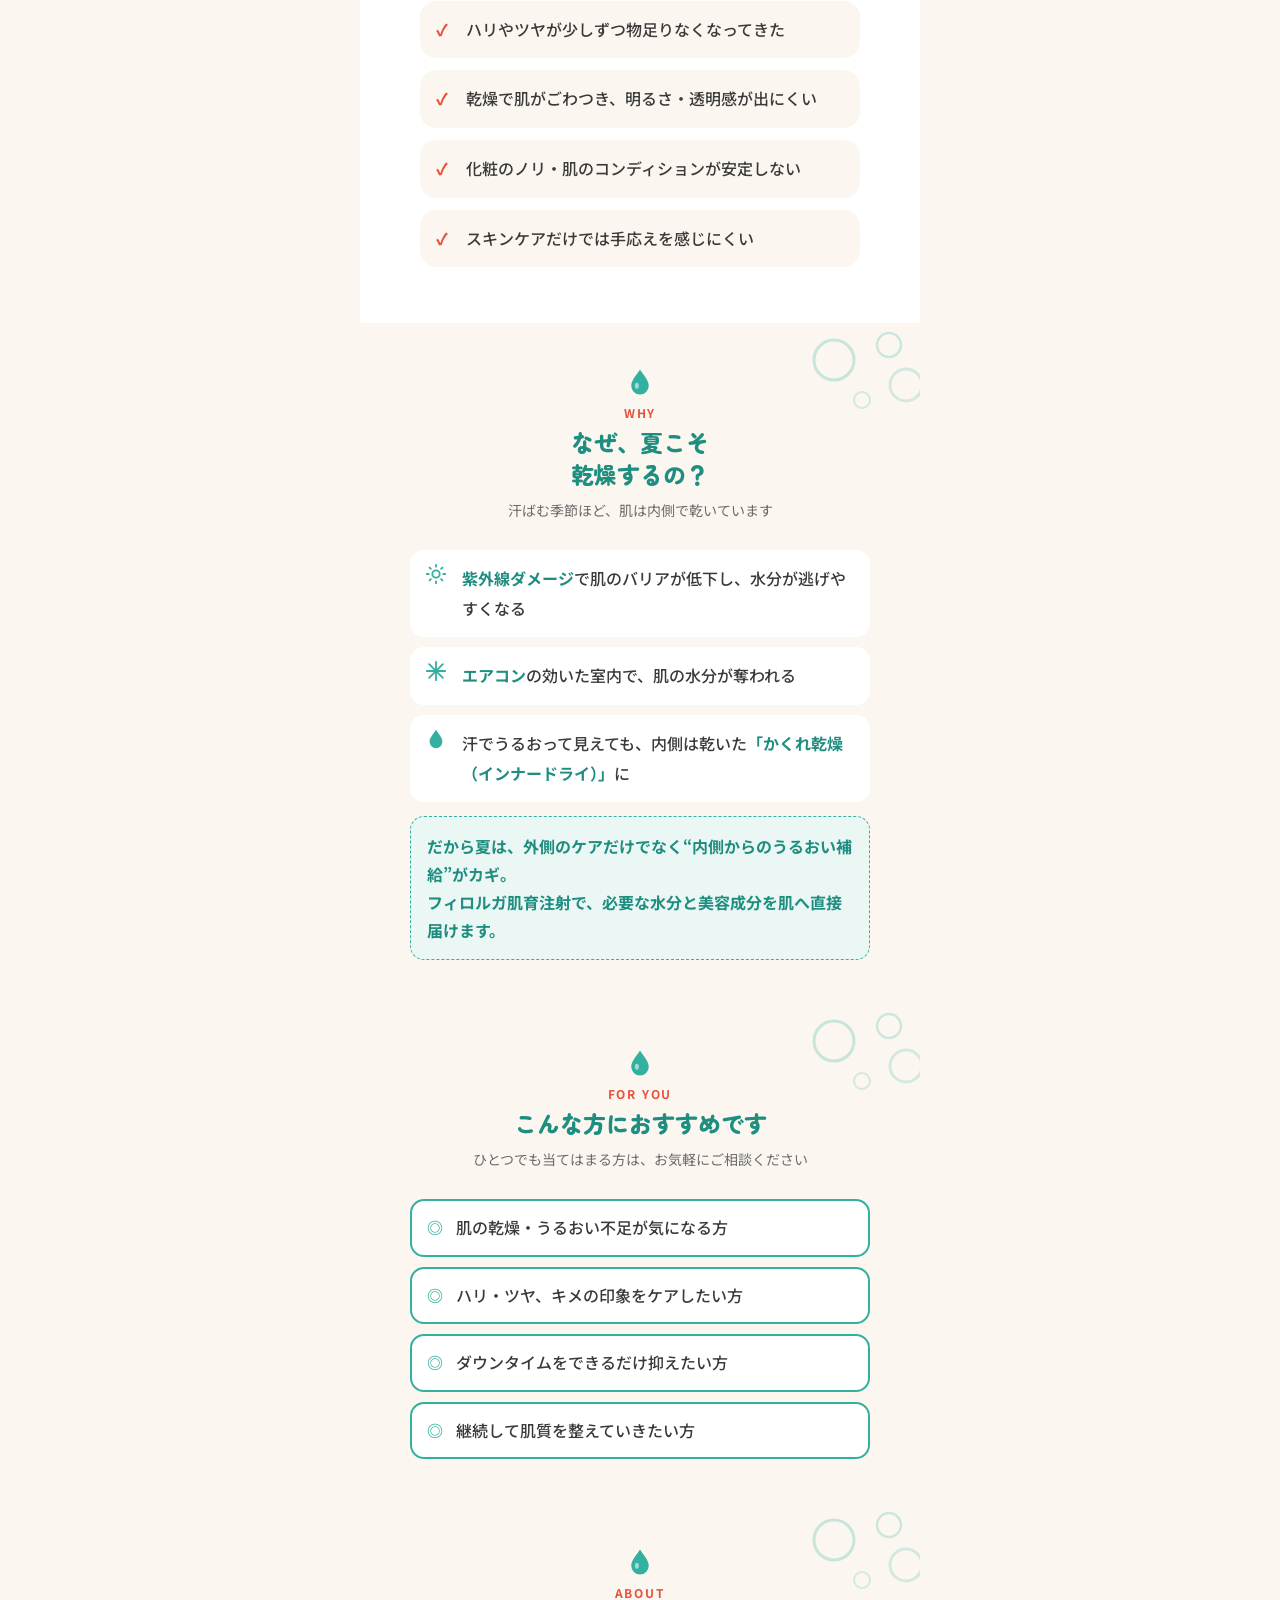
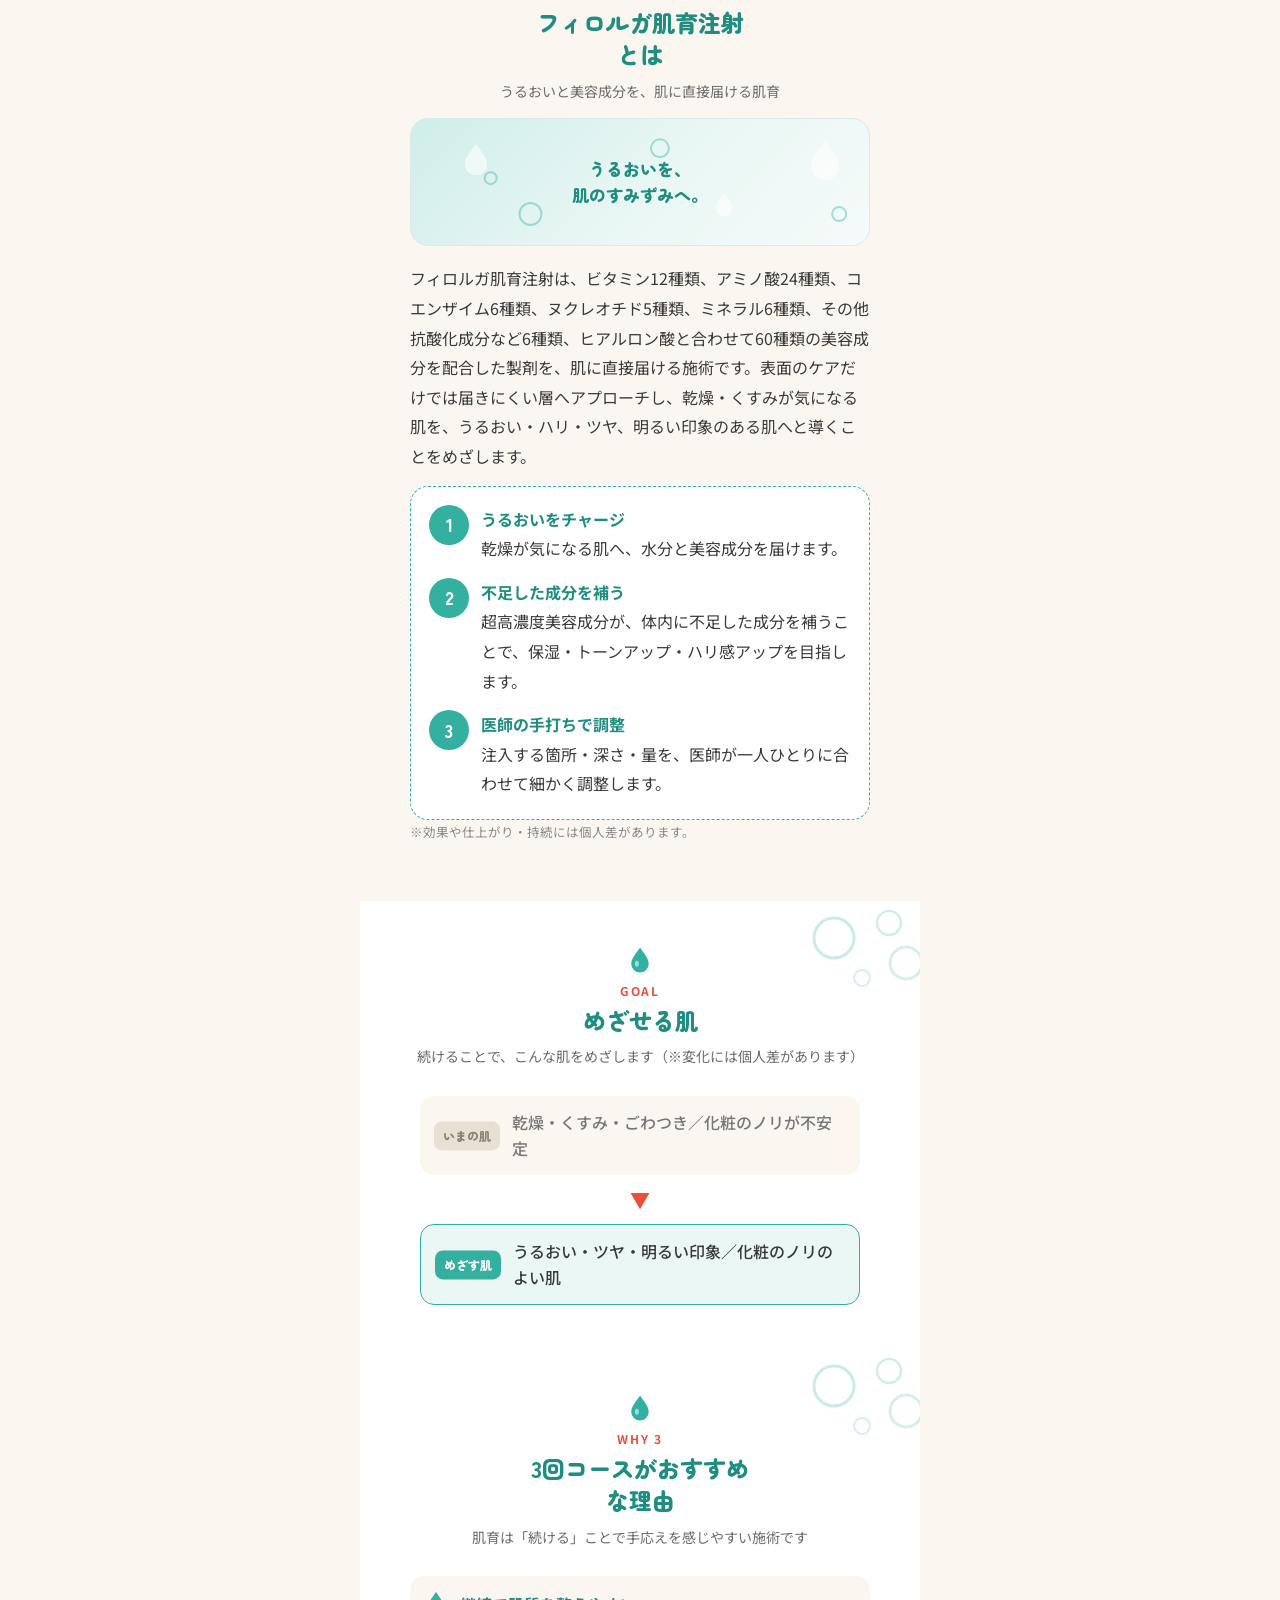
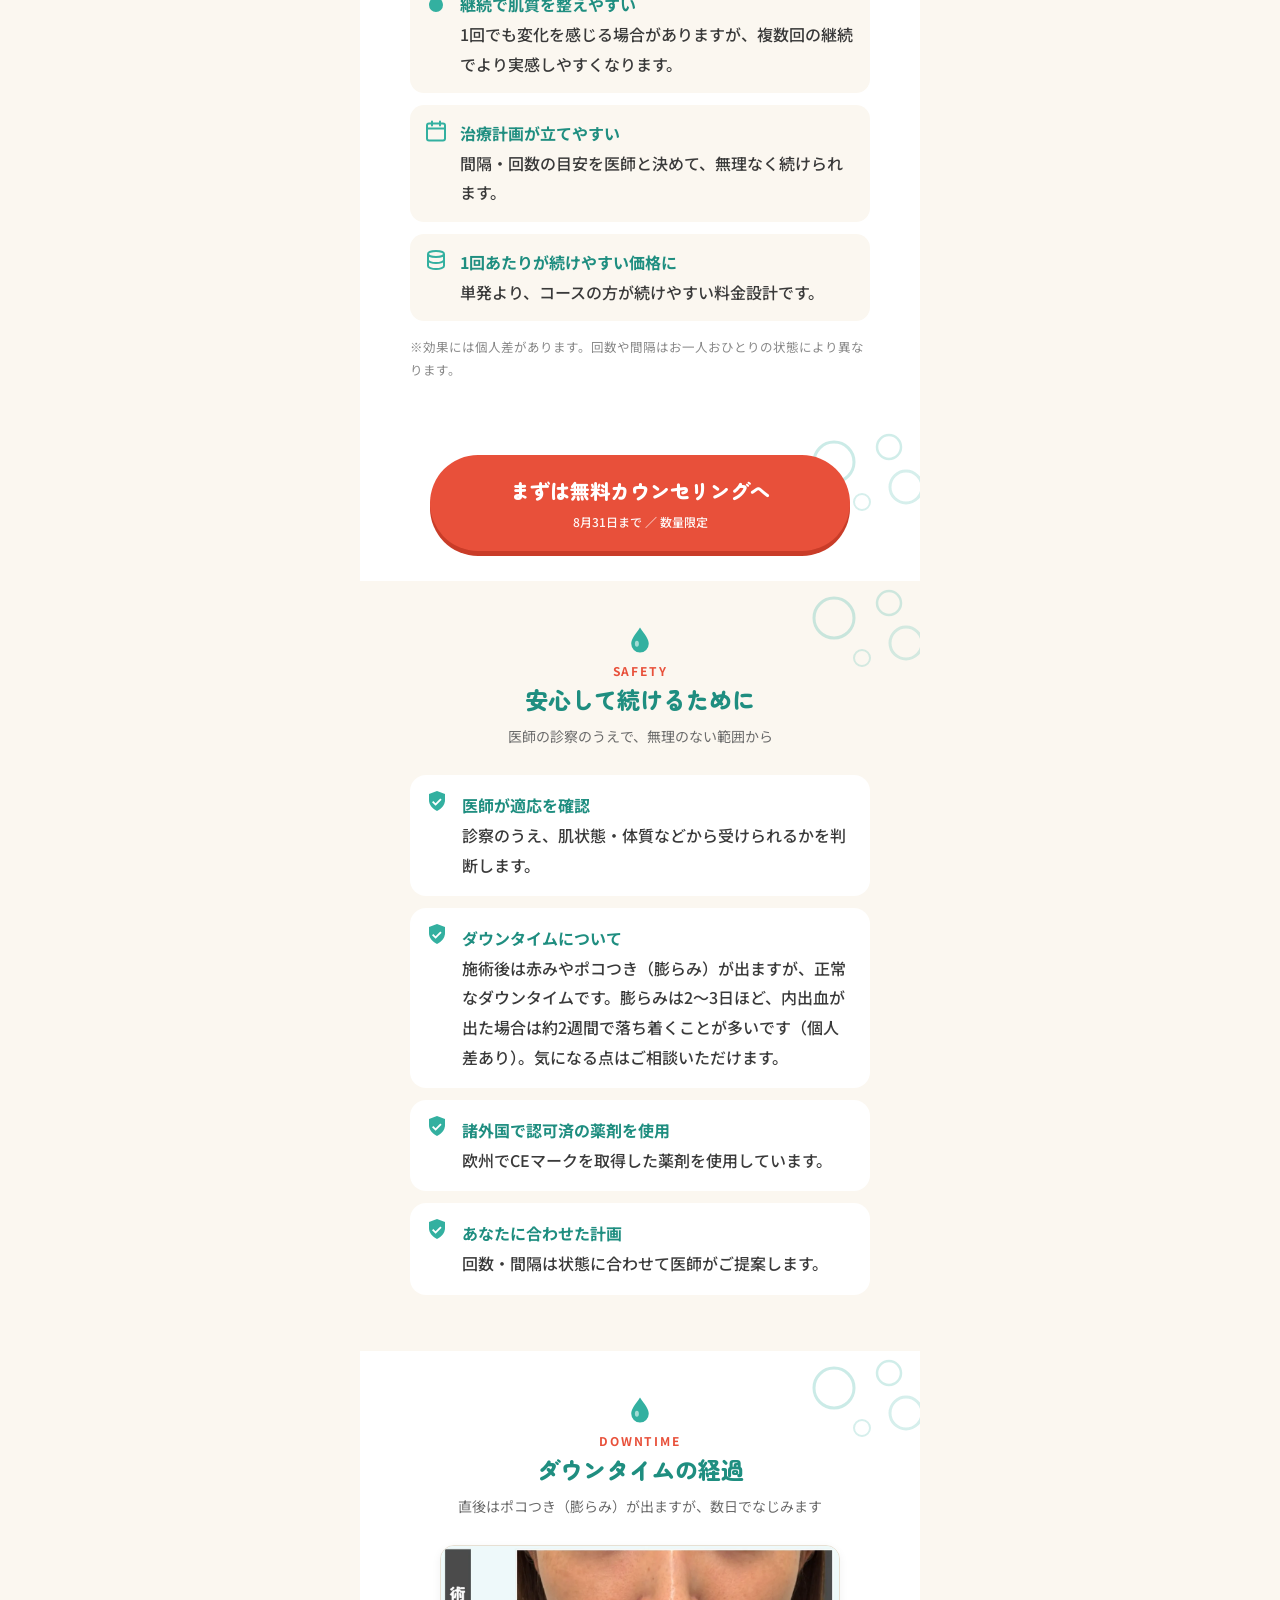
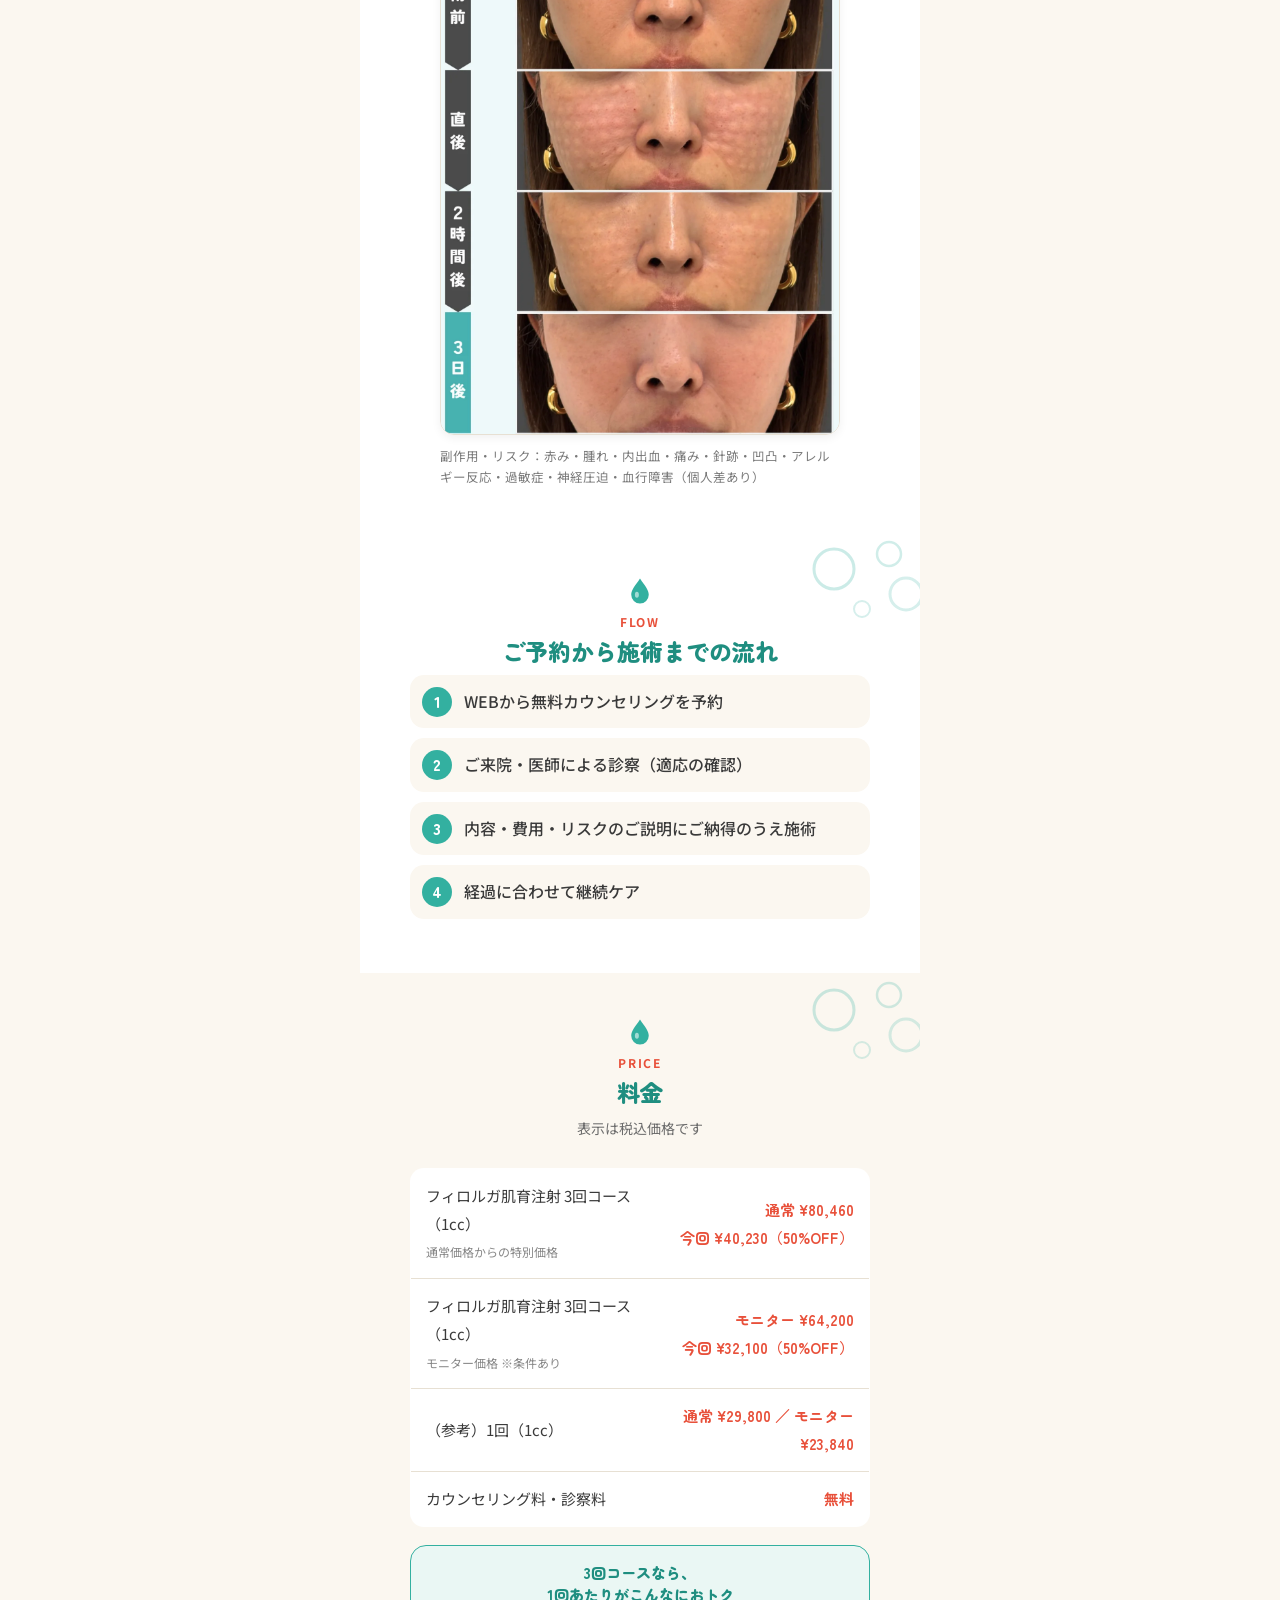
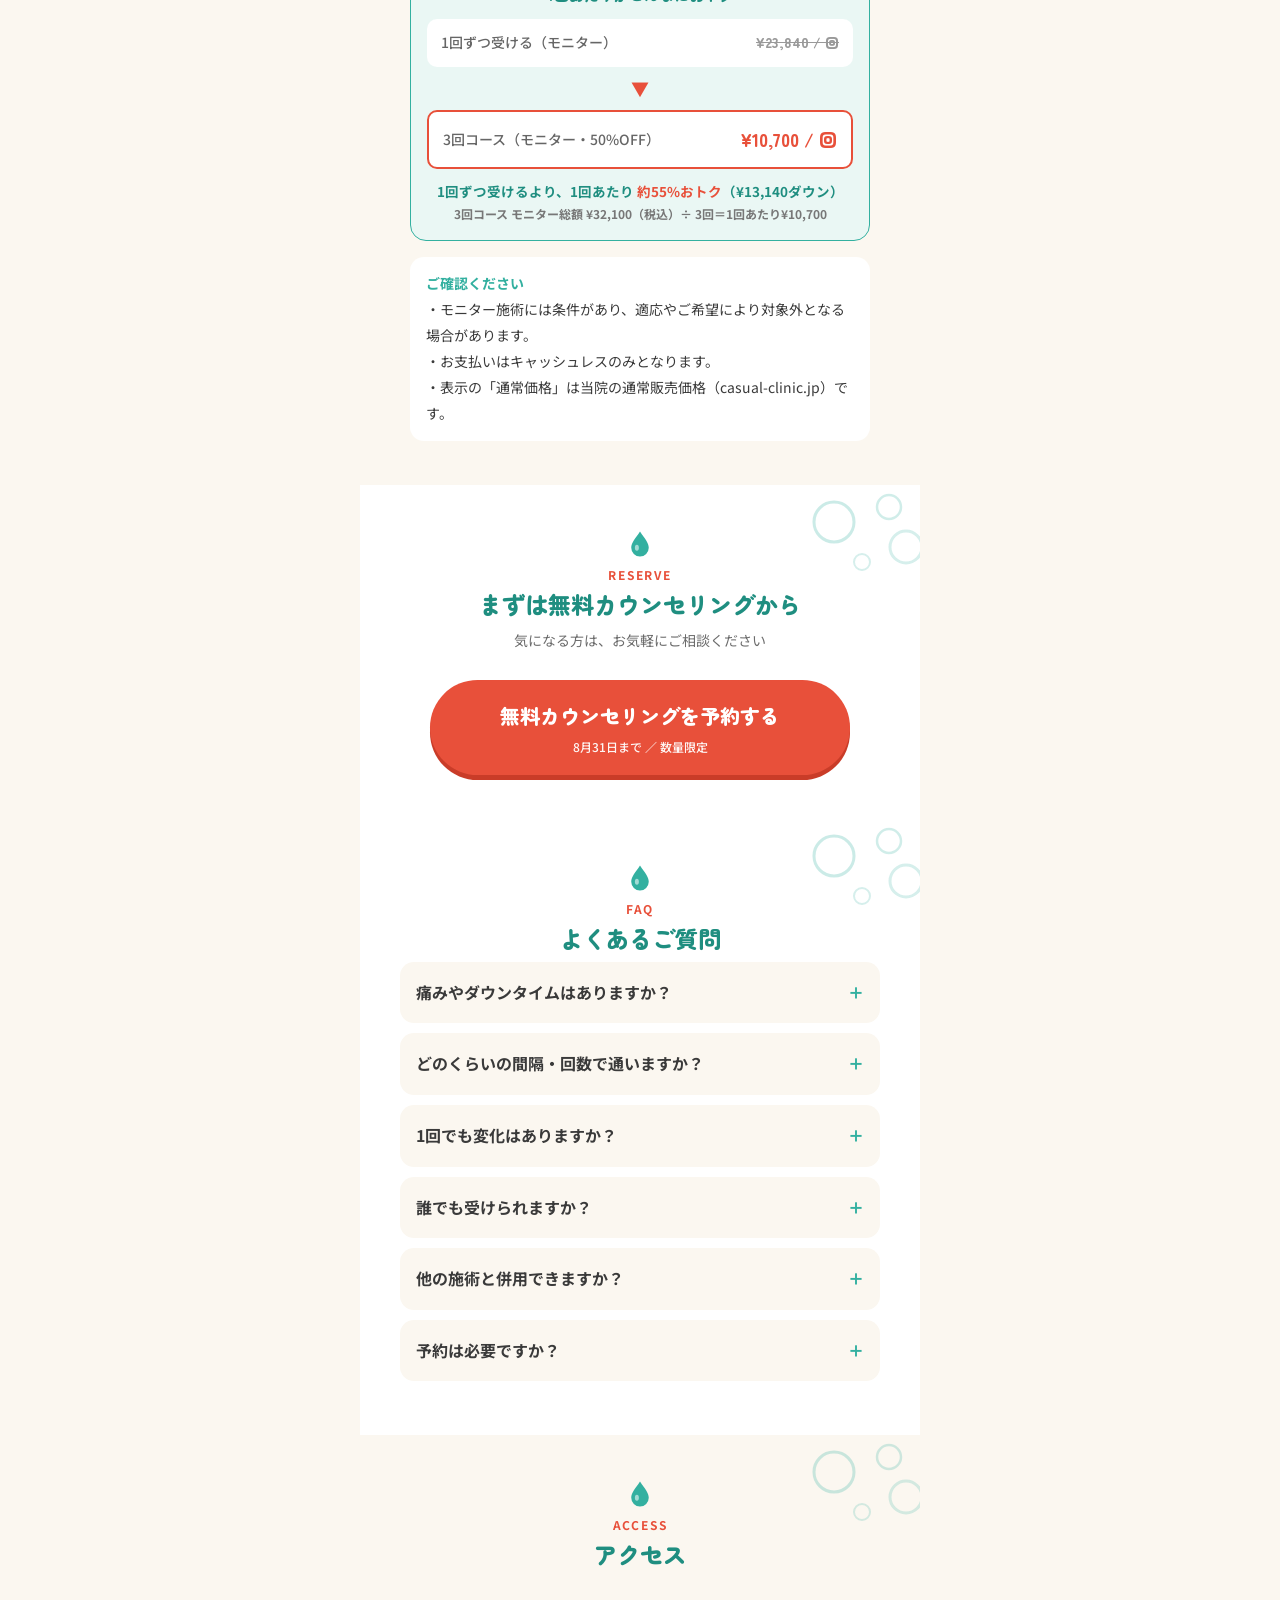
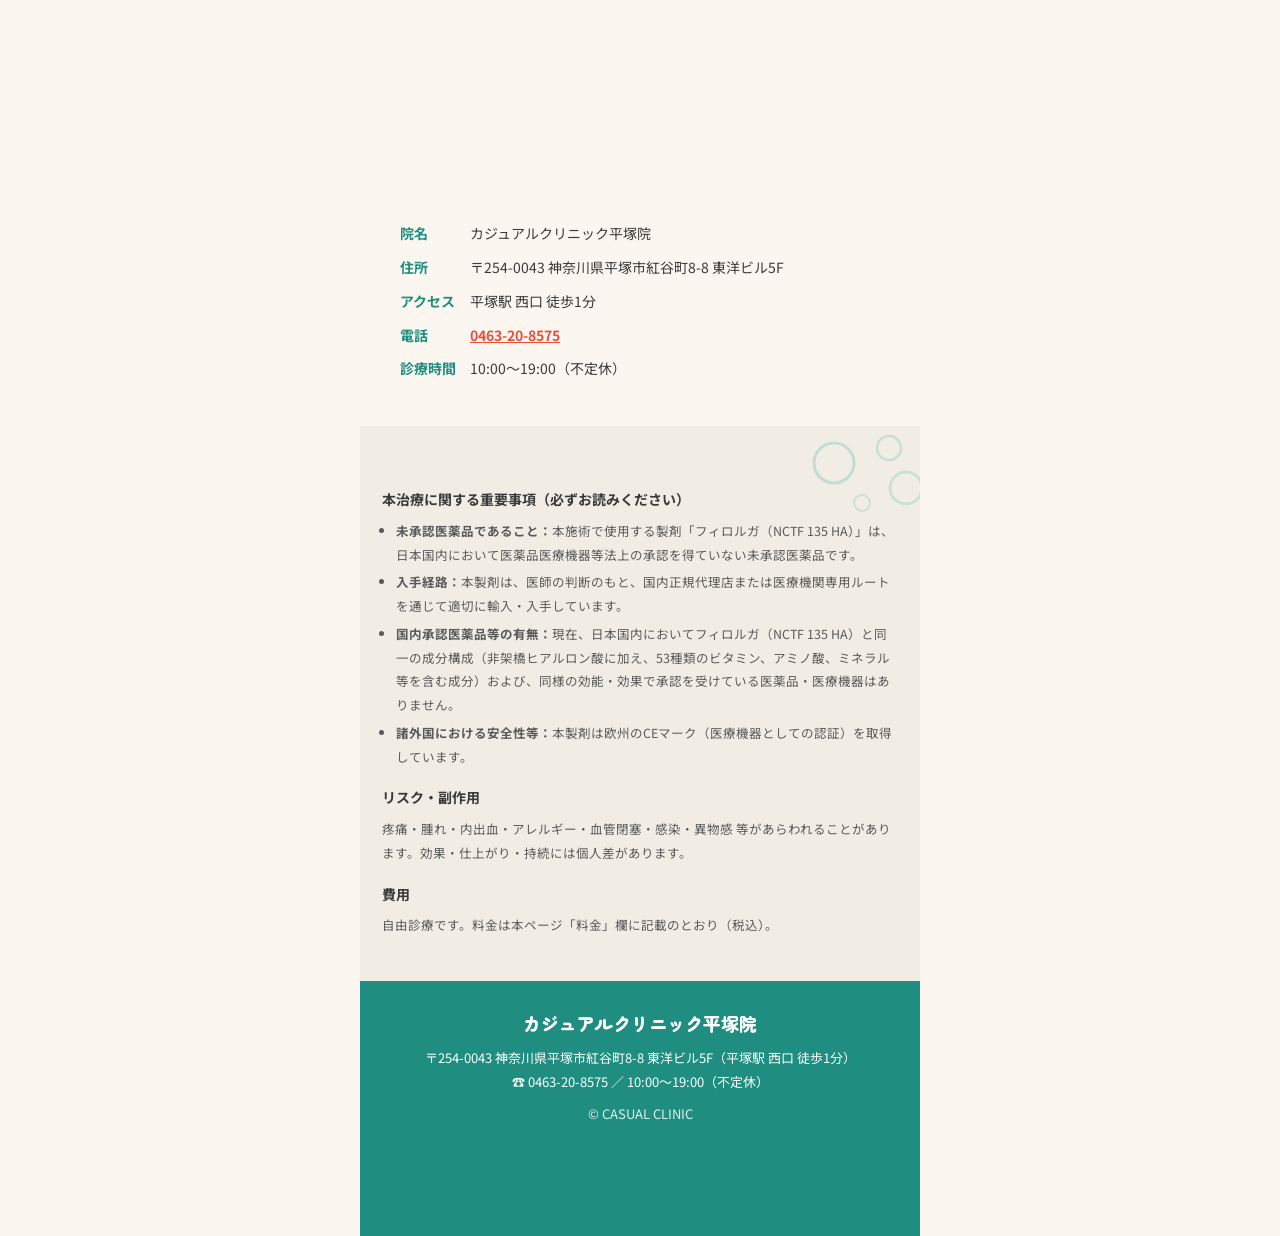
==== commit f07249c1: "20260804-CP継続のため差し替え" ====
--- a/filorga_01/index.html
+++ b/filorga_01/index.html
@@ -12,182 +12,33 @@
 })(window,document,'script','dataLayer','GTM-WC2TR6HJ');</script>
 <!-- End Google Tag Manager -->
 
+<!-- ▼ 計測: Google Analytics 4（差し替え）: casual-filorga-lp.pages.dev ▼ -->
+<!-- <script async src="https://www.googletagmanager.com/gtag/js?id=G-XXXXXXX"></script>
+<script>
+  window.dataLayer = window.dataLayer || [];
+  function gtag(){dataLayer.push(arguments);}
+  gtag('js', new Date());
+  gtag('config', 'G-XXXXXXX');
+</script> -->
+<!-- ▲ 計測 ▲ -->
+
 <title>フィロルガ肌育注射 | カジュアルクリニック平塚院</title>
+<!-- OGP -->
+<meta property="og:type" content="website" />
+<meta property="og:title" content="夏の肌、実は乾いてる。フィロルガ肌育注射｜カジュアルクリニック平塚院" />
+<meta property="og:description" content="夏の紫外線・乾燥ダメージ肌に、うるおいと美容成分をチャージ。フィロルガ肌育注射 3回コース50%OFF（8月31日まで）。診察料無料。" />
+<meta property="og:url" content="https://casual-filorga-lp.pages.dev/" />
+<meta property="og:image" content="https://casual-filorga-lp.pages.dev/images/fv.webp" />
+<meta name="twitter:card" content="summary_large_image" />
+<!-- favicon(本番=クリニックドメイン直下のfaviconを参照) -->
+<link rel="icon" href="/favicon.ico" />
+
 <meta name="description" content="夏の紫外線・乾燥ダメージ肌に、うるおいと美容成分をチャージ。カジュアルクリニックのフィロルガ肌育注射。3回コース（1cc）モニター¥64,200→¥32,100・通常¥80,460→¥40,230（50%OFF）。1回あたり¥10,700〜。診察料無料・医師が適応を確認。" />
-
 <link rel="preconnect" href="https://fonts.googleapis.com" />
 <link rel="preconnect" href="https://fonts.gstatic.com" crossorigin />
 <link href="https://fonts.googleapis.com/css2?family=Zen+Maru+Gothic:wght@500;700;900&family=Noto+Sans+JP:wght@400;500;700&display=swap" rel="stylesheet" />
 
-<style>
-  :root{
-    --teal:#33B0A0; --teal-d:#1F8E80;
-    --coral:#E8503A; --coral-d:#C93C28;
-    --cream:#FBF7F0; --ink:#3A3A3A; --line:#E7E0D3;
-  }
-  *{box-sizing:border-box;margin:0;padding:0}
-  html{scroll-behavior:smooth}
-  body{font-family:"Noto Sans JP",sans-serif;color:var(--ink);background:var(--cream);line-height:1.85;font-size:16px;-webkit-font-smoothing:antialiased}
-  .wrap{max-width:560px;margin:0 auto;background:var(--cream);overflow:hidden}
-  .maru{font-family:"Zen Maru Gothic",sans-serif}
-  .teal{color:var(--teal)} .coral{color:var(--coral)}
-  section{padding:44px 22px;position:relative;overflow:hidden}
-  /* 浮遊バブル装飾(FVと同じ水の世界観・テキストの背面) */
-  section::before{content:"";position:absolute;top:-18px;right:-24px;width:150px;height:150px;pointer-events:none;z-index:0;opacity:.5;background:url("data:image/svg+xml,%3Csvg xmlns='http://www.w3.org/2000/svg' viewBox='0 0 150 150'%3E%3Ccircle cx='40' cy='55' r='20' fill='none' stroke='%2333B0A0' stroke-width='3' opacity='.5'/%3E%3Ccircle cx='95' cy='40' r='12' fill='none' stroke='%2333B0A0' stroke-width='2.5' opacity='.45'/%3E%3Ccircle cx='112' cy='80' r='16' fill='none' stroke='%2333B0A0' stroke-width='3' opacity='.4'/%3E%3Ccircle cx='68' cy='95' r='8' fill='none' stroke='%2333B0A0' stroke-width='2' opacity='.4'/%3E%3C/svg%3E") no-repeat}
-  section>*{position:relative;z-index:1}
-  h2.sec{font-family:"Zen Maru Gothic";font-weight:900;font-size:23px;text-align:center;margin-bottom:8px;color:var(--teal-d);line-height:1.4}
-  h2.sec::before{content:"";display:block;width:30px;height:30px;margin:0 auto 8px;background:url("data:image/svg+xml,%3Csvg xmlns='http://www.w3.org/2000/svg' viewBox='0 0 24 24'%3E%3Cpath d='M12 2C8 8 5 11 5 15a7 7 0 0 0 14 0c0-4-3-7-7-13z' fill='%2333B0A0'/%3E%3Cellipse cx='9.5' cy='15' rx='1.6' ry='2.4' fill='%23fff' opacity='.55'/%3E%3C/svg%3E") center/contain no-repeat}
-  h2.sec .en{display:block;font-family:"Noto Sans JP";font-weight:700;font-size:12px;letter-spacing:.15em;color:var(--coral);margin-bottom:4px}
-  .lead{text-align:center;color:#6b6b6b;font-size:14px;margin-bottom:26px}
-  .todo{background:#fff3cd;border:1px solid #e0c86a;color:#7a5c00;font-size:12px;padding:1px 6px;border-radius:4px}
-
-  /* FV（テキスト版：FV画像が用意できたら header を差し替え） */
-  .fv{background:linear-gradient(160deg,#eaf7f4 0%,var(--cream) 70%);padding:40px 24px 26px;text-align:center}
-  .fv .season{display:inline-block;background:var(--teal);color:#fff;font-family:"Zen Maru Gothic";font-weight:700;font-size:13px;padding:4px 16px;border-radius:50px;margin-bottom:16px}
-  .fv h1{font-family:"Zen Maru Gothic";font-weight:900;font-size:27px;line-height:1.5;color:var(--teal-d);margin-bottom:14px}
-  .fv h1 .accent{color:var(--coral)}
-  .fv .sub{font-size:15px;color:#555;margin-bottom:8px}
-  .fv .name{font-family:"Zen Maru Gothic";font-weight:900;font-size:19px;color:var(--ink);margin:16px 0 12px}
-  .fv .offer{position:relative;background:#fff;border:2px solid var(--coral);border-radius:16px;padding:16px 16px 14px;max-width:360px;margin:24px auto 16px}
-  .fv .offer .badge{position:absolute;top:-20px;right:4px;width:66px;height:66px;border-radius:50%;background:var(--coral);color:#fff;font-family:"Zen Maru Gothic";font-weight:900;font-size:23px;line-height:.9;display:flex;flex-direction:column;align-items:center;justify-content:center;box-shadow:0 3px 8px rgba(0,0,0,.18);transform:rotate(8deg)}
-  .fv .offer .badge span{font-size:13px;letter-spacing:.05em}
-  .fv .offer .ol{font-family:"Zen Maru Gothic";font-weight:700;font-size:14px;color:var(--teal-d);margin-bottom:4px}
-  .fv .offer .was{color:#999;text-decoration:line-through;font-size:15px}
-  .fv .offer .now{font-family:"Zen Maru Gothic";font-weight:900;font-size:30px;color:var(--coral);margin-left:6px;line-height:1.2}
-  .fv .offer .save{font-size:13px;color:var(--coral-d);font-weight:700;margin-top:4px}
-  .fv .offer .mon{font-size:12px;color:#777;margin-top:8px;border-top:1px dashed var(--line);padding-top:8px}
-  .fv .free{font-size:13px;color:var(--teal-d);font-weight:700;margin-bottom:20px}
-
-  /* FV（画像版） */
-  .fv-img{background:var(--cream)}
-  .fv-img>img{display:block;width:100%;height:auto}
-  .fv-cta{padding:18px 22px 26px;text-align:center}
-
-  /* 信頼バー */
-  .trust{background:var(--teal-d);padding:16px 12px;display:grid;grid-template-columns:repeat(3,1fr);gap:6px}
-  .trust .ti{color:#fff;text-align:center;font-size:11px;line-height:1.35}
-  .trust .ti b{display:block;font-family:"Zen Maru Gothic";font-weight:900;font-size:14px;margin-bottom:3px;color:#fff}
-
-  /* CTA */
-  .cta{display:block;max-width:420px;margin:0 auto;background:var(--coral);color:#fff;text-decoration:none;text-align:center;font-family:"Zen Maru Gothic";font-weight:900;font-size:20px;padding:17px;border-radius:50px;box-shadow:0 5px 0 var(--coral-d);transition:transform .1s}
-  .cta:active{transform:translateY(3px);box-shadow:0 2px 0 var(--coral-d)}
-  .cta small{display:block;font-weight:500;font-size:12px;font-family:"Noto Sans JP";opacity:.95;margin-top:2px}
-  .cta-mid{background:#fff;text-align:center}
-  .cta-fixed{position:fixed;left:0;right:0;bottom:0;z-index:50;background:rgba(251,247,240,.95);padding:10px 14px;border-top:1px solid var(--line);backdrop-filter:blur(4px)}
-
-  /* 悩み */
-  .worry{background:#fff}
-  .worry ul{list-style:none;max-width:440px;margin:0 auto}
-  .worry li{background:var(--cream);border-radius:16px;padding:14px 18px 14px 46px;margin-bottom:12px;position:relative;font-weight:500}
-  .worry li::before{content:"✓";position:absolute;left:16px;top:14px;color:var(--coral);font-weight:900}
-
-  /* なぜ夏こそ乾燥 */
-  .reason{background:var(--cream)}
-  .reason .box{max-width:460px;margin:0 auto}
-  .reason .r{background:#fff;border-radius:14px;padding:14px 16px 14px 52px;margin-bottom:10px;position:relative;font-weight:500}
-  .reason .r .ri{position:absolute;left:15px;top:13px;width:22px;height:22px;background-position:center;background-repeat:no-repeat;background-size:contain}
-  /* 共通ティールSVGアイコン(絵文字置換) */
-  .ic-drop{background-image:url("data:image/svg+xml,%3Csvg xmlns='http://www.w3.org/2000/svg' viewBox='0 0 24 24'%3E%3Cpath d='M12 2C8 8 5 11 5 15a7 7 0 0 0 14 0c0-4-3-7-7-13z' fill='%2333B0A0'/%3E%3C/svg%3E")}
-  .ic-sun{background-image:url("data:image/svg+xml,%3Csvg xmlns='http://www.w3.org/2000/svg' viewBox='0 0 24 24' fill='none' stroke='%2333B0A0' stroke-width='2' stroke-linecap='round'%3E%3Ccircle cx='12' cy='12' r='4'/%3E%3Cpath d='M12 2v2M12 20v2M2 12h2M20 12h2M5 5l1.4 1.4M17.6 17.6L19 19M19 5l-1.4 1.4M6.4 17.6L5 19'/%3E%3C/svg%3E")}
-  .ic-air{background-image:url("data:image/svg+xml,%3Csvg xmlns='http://www.w3.org/2000/svg' viewBox='0 0 24 24' fill='none' stroke='%2333B0A0' stroke-width='2' stroke-linecap='round'%3E%3Cpath d='M12 2v20M2 12h20M4.5 4.5l15 15M19.5 4.5l-15 15'/%3E%3C/svg%3E")}
-  .ic-cal{background-image:url("data:image/svg+xml,%3Csvg xmlns='http://www.w3.org/2000/svg' viewBox='0 0 24 24' fill='none' stroke='%2333B0A0' stroke-width='2' stroke-linecap='round'%3E%3Crect x='3' y='4.5' width='18' height='17' rx='2'/%3E%3Cpath d='M3 9.5h18M8 2.5v4M16 2.5v4'/%3E%3C/svg%3E")}
-  .ic-coin{background-image:url("data:image/svg+xml,%3Csvg xmlns='http://www.w3.org/2000/svg' viewBox='0 0 24 24' fill='none' stroke='%2333B0A0' stroke-width='2'%3E%3Cellipse cx='12' cy='6' rx='8' ry='3'/%3E%3Cpath d='M4 6v6c0 1.6 3.6 3 8 3s8-1.4 8-3V6'/%3E%3Cpath d='M4 12v6c0 1.6 3.6 3 8 3s8-1.4 8-3v-6'/%3E%3C/svg%3E")}
-  .reason .r b{color:var(--teal-d)}
-  .reason .bridge{background:#eaf7f4;border:1.5px dashed var(--teal);border-radius:14px;padding:15px 16px;margin-top:14px;font-weight:700;color:var(--teal-d);line-height:1.75}
-
-  /* めざせる肌 */
-  .goal{background:#fff}
-  .goal .ba{max-width:440px;margin:0 auto}
-  .goal .st{border-radius:14px;padding:14px 16px 14px 92px;position:relative;font-weight:500;line-height:1.6}
-  .goal .st .lbl{position:absolute;left:14px;top:50%;transform:translateY(-50%);width:66px;text-align:center;font-family:"Zen Maru Gothic";font-weight:900;font-size:12px;padding:5px 0;border-radius:8px}
-  .goal .before{background:var(--cream);color:#777}
-  .goal .before .lbl{background:#e7e0d3;color:#8a8375}
-  .goal .after{background:#eaf7f4;color:var(--ink);border:1.5px solid var(--teal)}
-  .goal .after .lbl{background:var(--teal);color:#fff}
-  .goal .arw{text-align:center;color:var(--coral);font-weight:900;font-size:20px;margin:6px 0}
-
-  /* こんな方に */
-  .target ul{list-style:none;max-width:460px;margin:0 auto;display:grid;gap:10px}
-  .target li{background:#fff;border:2px solid var(--teal);border-radius:14px;padding:12px 16px 12px 44px;position:relative;font-weight:500}
-  .target li::before{content:"◎";position:absolute;left:15px;top:12px;color:var(--teal);font-weight:900}
-
-  /* 特徴 */
-  .aquaband{max-width:460px;margin:2px auto 18px;height:128px;border-radius:18px;border:1px solid #d5ece8;display:flex;align-items:center;justify-content:center;background:url("data:image/svg+xml,%3Csvg xmlns='http://www.w3.org/2000/svg' viewBox='0 0 460 128'%3E%3Cg fill='%23ffffff' opacity='.6'%3E%3Cpath transform='translate(46 22) scale(1.6)' d='M12 2C8 8 5 11 5 15a7 7 0 0 0 14 0c0-4-3-7-7-13z'/%3E%3Cpath transform='translate(392 18) scale(2)' d='M12 2C8 8 5 11 5 15a7 7 0 0 0 14 0c0-4-3-7-7-13z'/%3E%3Cpath transform='translate(300 72) scale(1.2)' d='M12 2C8 8 5 11 5 15a7 7 0 0 0 14 0c0-4-3-7-7-13z'/%3E%3C/g%3E%3Cg fill='none' stroke='%2333B0A0' stroke-width='2' opacity='.4'%3E%3Ccircle cx='120' cy='96' r='11'/%3E%3Ccircle cx='250' cy='30' r='9'/%3E%3Ccircle cx='430' cy='96' r='7'/%3E%3Ccircle cx='80' cy='60' r='6'/%3E%3C/g%3E%3C/svg%3E") center/cover no-repeat,linear-gradient(135deg,#cfeeea 0%,#eaf7f4 55%,#f5fbfa 100%)}
-  .aquaband .btxt{font-family:"Zen Maru Gothic";font-weight:900;color:var(--teal-d);font-size:17px;text-align:center;line-height:1.55;text-shadow:0 1px 3px rgba(255,255,255,.7)}
-  .about p{max-width:460px;margin:0 auto 14px}
-  .mecha{background:#fff;border-radius:18px;padding:18px 18px 6px;max-width:460px;margin:14px auto 0;border:1px dashed var(--teal)}
-  .mecha .row{display:flex;gap:12px;align-items:flex-start;margin-bottom:14px}
-  .mecha .ic{flex:none;width:40px;height:40px;border-radius:50%;background:var(--teal);color:#fff;display:flex;align-items:center;justify-content:center;font-family:"Zen Maru Gothic";font-weight:900;font-size:18px}
-  .mecha b{color:var(--teal-d)}
-  .note{max-width:460px;margin:14px auto 0;font-size:12.5px;color:#888}
-
-  /* なぜ3回 */
-  .why3{background:#fff}
-  .why3 .grid{max-width:460px;margin:0 auto;display:grid;gap:12px}
-  .why3 .item{background:var(--cream);border-radius:14px;padding:14px 16px 14px 50px;position:relative;font-weight:500}
-  .why3 .item b{color:var(--teal-d)}
-  .why3 .item .em{position:absolute;left:14px;top:14px;width:24px;height:24px;background-position:center;background-repeat:no-repeat;background-size:contain}
-
-  /* 安全性 */
-  .safety{background:var(--cream)}
-  .safety .card{background:#fff;border-radius:16px;padding:16px 18px;max-width:460px;margin:0 auto 12px;position:relative;padding-left:52px;font-weight:500}
-  .safety .card::before{content:"";position:absolute;left:15px;top:14px;width:24px;height:24px;background:url("data:image/svg+xml,%3Csvg xmlns='http://www.w3.org/2000/svg' viewBox='0 0 24 24'%3E%3Cpath d='M12 2l8 3v6c0 5-3.4 8.6-8 11-4.6-2.4-8-6-8-11V5z' fill='%2333B0A0'/%3E%3Cpath d='M10.6 14.2l-2.3-2.3-1.3 1.3 3.6 3.6 6-6-1.3-1.3z' fill='%23fff'/%3E%3C/svg%3E") center/contain no-repeat}
-  .safety .card b{color:var(--teal-d)}
-
-  /* ダウンタイム経過 */
-  .dt-progress{background:#fff}
-  .dtimg{max-width:400px;margin:0 auto;border-radius:14px;overflow:hidden;border:1px solid var(--line);box-shadow:0 3px 10px rgba(0,0,0,.06)}
-  .dtimg>img{display:block;width:100%;height:auto}
-  .dt-progress .caption{max-width:400px;margin:10px auto 0;font-size:12.5px;color:#7a7a7a;line-height:1.7}
-
-  /* 流れ */
-  .flow{background:#fff}
-  .flow ol{list-style:none;max-width:460px;margin:0 auto;counter-reset:s}
-  .flow li{position:relative;padding:12px 12px 12px 54px;margin-bottom:10px;background:var(--cream);border-radius:14px;font-weight:500}
-  .flow li::before{counter-increment:s;content:counter(s);position:absolute;left:12px;top:50%;transform:translateY(-50%);width:30px;height:30px;background:var(--teal);color:#fff;border-radius:50%;display:flex;align-items:center;justify-content:center;font-family:"Zen Maru Gothic";font-weight:900}
-
-  /* 料金 */
-  .price-sec{background:var(--cream)}
-  .price-sec table{width:100%;max-width:460px;margin:0 auto;border-collapse:collapse;background:#fff;border:1px solid var(--line);border-radius:14px;overflow:hidden}
-  .price-sec td{padding:13px 15px;border-bottom:1px solid var(--line);font-size:15px}
-  .price-sec tr td:last-child{text-align:right;font-family:"Zen Maru Gothic";font-weight:700;color:var(--coral)}
-  .price-sec tr:last-child td{border-bottom:none}
-  .pay{max-width:460px;margin:16px auto 0;background:#fff;border-radius:14px;padding:14px 16px;font-size:14px}
-  /* 1回あたり比較 */
-  .persave{max-width:460px;margin:18px auto 0;background:#eaf7f4;border:1.5px solid var(--teal);border-radius:16px;padding:16px}
-  .persave .ph{font-family:"Zen Maru Gothic";font-weight:900;color:var(--teal-d);text-align:center;font-size:15px;margin-bottom:12px;line-height:1.5}
-  .persave .prow{display:flex;justify-content:space-between;align-items:center;background:#fff;border-radius:10px;padding:11px 14px;font-size:14px}
-  .persave .prow .pl{color:#666;font-weight:500}
-  .persave .prow .pv{font-family:"Zen Maru Gothic";font-weight:900}
-  .persave .pv.old{color:#999;text-decoration:line-through}
-  .persave .prow.hi{border:2px solid var(--coral);margin-top:2px}
-  .persave .pv.new{color:var(--coral);font-size:18px}
-  .persave .parrow{text-align:center;color:var(--coral);font-weight:900;font-size:18px;margin:5px 0}
-  .persave .psave{text-align:center;font-weight:700;color:var(--teal-d);font-size:13.5px;margin-top:12px;line-height:1.6}
-
-  /* FAQ */
-  .faq{background:#fff}
-  .faq details{background:var(--cream);border-radius:14px;margin-bottom:10px;padding:2px 16px;max-width:480px;margin-left:auto;margin-right:auto}
-  .faq summary{font-weight:700;padding:14px 0;cursor:pointer;list-style:none;position:relative;padding-right:24px}
-  .faq summary::after{content:"＋";position:absolute;right:0;color:var(--teal);font-weight:900}
-  .faq details[open] summary::after{content:"－"}
-  .faq p{padding:0 0 14px;color:#555;font-size:14px}
-
-  /* アクセス */
-  .access{background:var(--cream)}
-  .access .box{max-width:480px;margin:0 auto}
-  .access iframe{width:100%;height:220px;border:0;border-radius:14px;margin-bottom:14px}
-  .access dl{display:grid;grid-template-columns:auto 1fr;gap:8px 14px;font-size:14px}
-  .access dt{font-weight:700;color:var(--teal-d);white-space:nowrap}
-
-  /* 必須記載 */
-  .legal{background:#f1ede4;color:#5a5a5a;font-size:12.5px;line-height:1.9}
-  .legal h3{font-size:14px;color:var(--ink);margin:16px 0 6px;font-weight:700}
-  .legal ul{padding-left:1.1em;margin:4px 0}
-  .legal li{margin-bottom:4px}
-  .foot{background:var(--teal-d);color:#fff;text-align:center;padding:26px 20px 110px;font-size:13px}
-  .foot .brand{font-family:"Zen Maru Gothic";font-weight:900;font-size:18px;margin-bottom:6px}
-</style>
+<link rel="stylesheet" href="css/style.css" />
 </head>
 
 <body>
@@ -200,9 +51,9 @@
 
   <!-- ============ FV（画像版・CRと共通ビジュアル） ============ -->
   <header class="fv-img">
-    <img src="images/fv.png" alt="夏の肌、実は乾いてる。エアコン・紫外線で夏の肌はくすむ。7月31日まで。フィロルガ肌育注射 1cc 3回コース モニター¥32,100（50%OFF・¥64,200 税込・審査あり）1回あたり¥10,700 診察料無料 カジュアルクリニック平塚院" />
+    <img src="images/fv.webp" width="864" height="1821" alt="夏の肌、実は乾いてる。エアコン・紫外線で夏の肌はくすむ。8月31日まで。フィロルガ肌育注射 1cc 3回コース モニター¥32,100（50%OFF・¥64,200 税込・審査あり）1回あたり¥10,700 診察料無料 カジュアルクリニック平塚院" />
     <div class="fv-cta">
-      <a class="cta" href="https://reservation.medical-force.com/c/0eb80f93bffd4eecb4fcba722b481eb3/reservations/new?menu_ids=b2321cfd-8409-41bb-992c-bf6b89342239&amp;utm_source=meta_ad&amp;utm_medium=lp&amp;utm_campaign=2607_filorga&amp;utm_term=0&amp;utm_content=new" data-cta="reservation">無料カウンセリングを予約する<small>7月31日まで ／ 数量限定</small></a>
+      <a class="cta" href="https://reservation.medical-force.com/c/0eb80f93bffd4eecb4fcba722b481eb3/reservations/new?menu_ids=0cb7632c-9bff-4aee-8d5b-bae0c1ec8a48&amp;utm_source=meta_ad&amp;utm_medium=lp&amp;utm_campaign=2608_filorga&amp;utm_term=0&amp;utm_content=new" data-cta="reservation">無料カウンセリングを予約する<small>8月31日まで ／ 数量限定</small></a>
     </div>
   </header>
 
@@ -288,7 +139,7 @@
 
   <!-- ============ 中間CTA ============ -->
   <section class="cta-mid" style="padding:30px 22px">
-    <a class="cta" href="https://reservation.medical-force.com/c/0eb80f93bffd4eecb4fcba722b481eb3/reservations/new?menu_ids=b2321cfd-8409-41bb-992c-bf6b89342239&amp;utm_source=meta_ad&amp;utm_medium=lp&amp;utm_campaign=2607_filorga&amp;utm_term=0&amp;utm_content=new" data-cta="reservation">まずは無料カウンセリングへ<small>7月31日まで ／ 数量限定</small></a>
+    <a class="cta" href="https://reservation.medical-force.com/c/0eb80f93bffd4eecb4fcba722b481eb3/reservations/new?menu_ids=0cb7632c-9bff-4aee-8d5b-bae0c1ec8a48&amp;utm_source=meta_ad&amp;utm_medium=lp&amp;utm_campaign=2608_filorga&amp;utm_term=0&amp;utm_content=new" data-cta="reservation">まずは無料カウンセリングへ<small>8月31日まで ／ 数量限定</small></a>
   </section>
 
   <!-- ============ 安全性・フォロー ============ -->
@@ -305,7 +156,7 @@
   <section class="dt-progress">
     <h2 class="sec"><span class="en">DOWNTIME</span>ダウンタイムの経過</h2>
     <p class="lead">直後はポコつき（膨らみ）が出ますが、数日でなじみます</p>
-    <div class="dtimg"><img src="images/downtime.png" alt="フィロルガ肌育注射のダウンタイム経過：術前・直後・2時間後・3日後" /></div>
+    <div class="dtimg"><img src="images/downtime.webp" width="1162" height="1424" loading="lazy" alt="フィロルガ肌育注射のダウンタイム経過：術前・直後・2時間後・3日後" /></div>
     <p class="caption">副作用・リスク：赤み・腫れ・内出血・痛み・針跡・凹凸・アレルギー反応・過敏症・神経圧迫・血行障害（個人差あり）</p>
   </section>
 
@@ -351,7 +202,7 @@
   <section id="reserve" style="background:#fff;text-align:center">
     <h2 class="sec"><span class="en">RESERVE</span>まずは無料カウンセリングから</h2>
     <p class="lead">気になる方は、お気軽にご相談ください</p>
-    <a class="cta" href="https://reservation.medical-force.com/c/0eb80f93bffd4eecb4fcba722b481eb3/reservations/new?menu_ids=b2321cfd-8409-41bb-992c-bf6b89342239&amp;utm_source=meta_ad&amp;utm_medium=lp&amp;utm_campaign=2607_filorga&amp;utm_term=0&amp;utm_content=new" data-cta="reservation">無料カウンセリングを予約する<small>7月31日まで ／ 数量限定</small></a>
+    <a class="cta" href="https://reservation.medical-force.com/c/0eb80f93bffd4eecb4fcba722b481eb3/reservations/new?menu_ids=0cb7632c-9bff-4aee-8d5b-bae0c1ec8a48&amp;utm_source=meta_ad&amp;utm_medium=lp&amp;utm_campaign=2608_filorga&amp;utm_term=0&amp;utm_content=new" data-cta="reservation">無料カウンセリングを予約する<small>8月31日まで ／ 数量限定</small></a>
   </section>
 
   <!-- ============ FAQ ============ -->
@@ -405,7 +256,7 @@
 </div>
 
 <div class="cta-fixed">
-  <a class="cta" href="https://reservation.medical-force.com/c/0eb80f93bffd4eecb4fcba722b481eb3/reservations/new?menu_ids=b2321cfd-8409-41bb-992c-bf6b89342239&amp;utm_source=meta_ad&amp;utm_medium=lp&amp;utm_campaign=2607_filorga&amp;utm_term=0&amp;utm_content=new" data-cta="reservation">無料カウンセリングを予約する<small>7月31日まで ／ 数量限定</small></a>
+  <a class="cta" href="https://reservation.medical-force.com/c/0eb80f93bffd4eecb4fcba722b481eb3/reservations/new?menu_ids=0cb7632c-9bff-4aee-8d5b-bae0c1ec8a48&amp;utm_source=meta_ad&amp;utm_medium=lp&amp;utm_campaign=2608_filorga&amp;utm_term=0&amp;utm_content=new" data-cta="reservation">無料カウンセリングを予約する<small>8月31日まで ／ 数量限定</small></a>
 </div>
 
 </body>
--- a/filorga_01/css/style.css
+++ b/filorga_01/css/style.css
@@ -0,0 +1,167 @@
+:root{
+    --teal:#33B0A0; --teal-d:#1F8E80;
+    --coral:#E8503A; --coral-d:#C93C28;
+    --cream:#FBF7F0; --ink:#3A3A3A; --line:#E7E0D3;
+  }
+  *{box-sizing:border-box;margin:0;padding:0}
+  html{scroll-behavior:smooth}
+  body{font-family:"Noto Sans JP",sans-serif;color:var(--ink);background:var(--cream);line-height:1.85;font-size:16px;-webkit-font-smoothing:antialiased}
+  .wrap{max-width:560px;margin:0 auto;background:var(--cream);overflow:hidden}
+  .maru{font-family:"Zen Maru Gothic",sans-serif}
+  .teal{color:var(--teal)} .coral{color:var(--coral)}
+  section{padding:44px 22px;position:relative;overflow:hidden}
+  /* 浮遊バブル装飾(FVと同じ水の世界観・テキストの背面) */
+  section::before{content:"";position:absolute;top:-18px;right:-24px;width:150px;height:150px;pointer-events:none;z-index:0;opacity:.5;background:url("data:image/svg+xml,%3Csvg xmlns='http://www.w3.org/2000/svg' viewBox='0 0 150 150'%3E%3Ccircle cx='40' cy='55' r='20' fill='none' stroke='%2333B0A0' stroke-width='3' opacity='.5'/%3E%3Ccircle cx='95' cy='40' r='12' fill='none' stroke='%2333B0A0' stroke-width='2.5' opacity='.45'/%3E%3Ccircle cx='112' cy='80' r='16' fill='none' stroke='%2333B0A0' stroke-width='3' opacity='.4'/%3E%3Ccircle cx='68' cy='95' r='8' fill='none' stroke='%2333B0A0' stroke-width='2' opacity='.4'/%3E%3C/svg%3E") no-repeat}
+  section>*{position:relative;z-index:1}
+  h2.sec{font-family:"Zen Maru Gothic";font-weight:900;font-size:23px;text-align:center;margin-bottom:8px;color:var(--teal-d);line-height:1.4}
+  h2.sec::before{content:"";display:block;width:30px;height:30px;margin:0 auto 8px;background:url("data:image/svg+xml,%3Csvg xmlns='http://www.w3.org/2000/svg' viewBox='0 0 24 24'%3E%3Cpath d='M12 2C8 8 5 11 5 15a7 7 0 0 0 14 0c0-4-3-7-7-13z' fill='%2333B0A0'/%3E%3Cellipse cx='9.5' cy='15' rx='1.6' ry='2.4' fill='%23fff' opacity='.55'/%3E%3C/svg%3E") center/contain no-repeat}
+  h2.sec .en{display:block;font-family:"Noto Sans JP";font-weight:700;font-size:12px;letter-spacing:.15em;color:var(--coral);margin-bottom:4px}
+  .lead{text-align:center;color:#6b6b6b;font-size:14px;margin-bottom:26px}
+  .todo{background:#fff3cd;border:1px solid #e0c86a;color:#7a5c00;font-size:12px;padding:1px 6px;border-radius:4px}
+
+  /* FV（テキスト版：FV画像が用意できたら header を差し替え） */
+  .fv{background:linear-gradient(160deg,#eaf7f4 0%,var(--cream) 70%);padding:40px 24px 26px;text-align:center}
+  .fv .season{display:inline-block;background:var(--teal);color:#fff;font-family:"Zen Maru Gothic";font-weight:700;font-size:13px;padding:4px 16px;border-radius:50px;margin-bottom:16px}
+  .fv h1{font-family:"Zen Maru Gothic";font-weight:900;font-size:27px;line-height:1.5;color:var(--teal-d);margin-bottom:14px}
+  .fv h1 .accent{color:var(--coral)}
+  .fv .sub{font-size:15px;color:#555;margin-bottom:8px}
+  .fv .name{font-family:"Zen Maru Gothic";font-weight:900;font-size:19px;color:var(--ink);margin:16px 0 12px}
+  .fv .offer{position:relative;background:#fff;border:2px solid var(--coral);border-radius:16px;padding:16px 16px 14px;max-width:360px;margin:24px auto 16px}
+  .fv .offer .badge{position:absolute;top:-20px;right:4px;width:66px;height:66px;border-radius:50%;background:var(--coral);color:#fff;font-family:"Zen Maru Gothic";font-weight:900;font-size:23px;line-height:.9;display:flex;flex-direction:column;align-items:center;justify-content:center;box-shadow:0 3px 8px rgba(0,0,0,.18);transform:rotate(8deg)}
+  .fv .offer .badge span{font-size:13px;letter-spacing:.05em}
+  .fv .offer .ol{font-family:"Zen Maru Gothic";font-weight:700;font-size:14px;color:var(--teal-d);margin-bottom:4px}
+  .fv .offer .was{color:#999;text-decoration:line-through;font-size:15px}
+  .fv .offer .now{font-family:"Zen Maru Gothic";font-weight:900;font-size:30px;color:var(--coral);margin-left:6px;line-height:1.2}
+  .fv .offer .save{font-size:13px;color:var(--coral-d);font-weight:700;margin-top:4px}
+  .fv .offer .mon{font-size:12px;color:#777;margin-top:8px;border-top:1px dashed var(--line);padding-top:8px}
+  .fv .free{font-size:13px;color:var(--teal-d);font-weight:700;margin-bottom:20px}
+
+  /* FV（画像版） */
+  .fv-img{background:var(--cream)}
+  .fv-img>img{display:block;width:100%;height:auto}
+  .fv-cta{padding:18px 22px 26px;text-align:center}
+
+  /* 信頼バー */
+  .trust{background:var(--teal-d);padding:16px 12px;display:grid;grid-template-columns:repeat(3,1fr);gap:6px}
+  .trust .ti{color:#fff;text-align:center;font-size:11px;line-height:1.35}
+  .trust .ti b{display:block;font-family:"Zen Maru Gothic";font-weight:900;font-size:14px;margin-bottom:3px;color:#fff}
+
+  /* CTA */
+  .cta{display:block;max-width:420px;margin:0 auto;background:var(--coral);color:#fff;text-decoration:none;text-align:center;font-family:"Zen Maru Gothic";font-weight:900;font-size:20px;padding:17px;border-radius:50px;box-shadow:0 5px 0 var(--coral-d);transition:transform .1s}
+  .cta:active{transform:translateY(3px);box-shadow:0 2px 0 var(--coral-d)}
+  .cta small{display:block;font-weight:500;font-size:12px;font-family:"Noto Sans JP";opacity:.95;margin-top:2px}
+  .cta-mid{background:#fff;text-align:center}
+  .cta-fixed{position:fixed;left:0;right:0;bottom:0;z-index:50;background:rgba(251,247,240,.95);padding:10px 14px;border-top:1px solid var(--line);backdrop-filter:blur(4px)}
+
+  /* 悩み */
+  .worry{background:#fff}
+  .worry ul{list-style:none;max-width:440px;margin:0 auto}
+  .worry li{background:var(--cream);border-radius:16px;padding:14px 18px 14px 46px;margin-bottom:12px;position:relative;font-weight:500}
+  .worry li::before{content:"✓";position:absolute;left:16px;top:14px;color:var(--coral);font-weight:900}
+
+  /* なぜ夏こそ乾燥 */
+  .reason{background:var(--cream)}
+  .reason .box{max-width:460px;margin:0 auto}
+  .reason .r{background:#fff;border-radius:14px;padding:14px 16px 14px 52px;margin-bottom:10px;position:relative;font-weight:500}
+  .reason .r .ri{position:absolute;left:15px;top:13px;width:22px;height:22px;background-position:center;background-repeat:no-repeat;background-size:contain}
+  /* 共通ティールSVGアイコン(絵文字置換) */
+  .ic-drop{background-image:url("data:image/svg+xml,%3Csvg xmlns='http://www.w3.org/2000/svg' viewBox='0 0 24 24'%3E%3Cpath d='M12 2C8 8 5 11 5 15a7 7 0 0 0 14 0c0-4-3-7-7-13z' fill='%2333B0A0'/%3E%3C/svg%3E")}
+  .ic-sun{background-image:url("data:image/svg+xml,%3Csvg xmlns='http://www.w3.org/2000/svg' viewBox='0 0 24 24' fill='none' stroke='%2333B0A0' stroke-width='2' stroke-linecap='round'%3E%3Ccircle cx='12' cy='12' r='4'/%3E%3Cpath d='M12 2v2M12 20v2M2 12h2M20 12h2M5 5l1.4 1.4M17.6 17.6L19 19M19 5l-1.4 1.4M6.4 17.6L5 19'/%3E%3C/svg%3E")}
+  .ic-air{background-image:url("data:image/svg+xml,%3Csvg xmlns='http://www.w3.org/2000/svg' viewBox='0 0 24 24' fill='none' stroke='%2333B0A0' stroke-width='2' stroke-linecap='round'%3E%3Cpath d='M12 2v20M2 12h20M4.5 4.5l15 15M19.5 4.5l-15 15'/%3E%3C/svg%3E")}
+  .ic-cal{background-image:url("data:image/svg+xml,%3Csvg xmlns='http://www.w3.org/2000/svg' viewBox='0 0 24 24' fill='none' stroke='%2333B0A0' stroke-width='2' stroke-linecap='round'%3E%3Crect x='3' y='4.5' width='18' height='17' rx='2'/%3E%3Cpath d='M3 9.5h18M8 2.5v4M16 2.5v4'/%3E%3C/svg%3E")}
+  .ic-coin{background-image:url("data:image/svg+xml,%3Csvg xmlns='http://www.w3.org/2000/svg' viewBox='0 0 24 24' fill='none' stroke='%2333B0A0' stroke-width='2'%3E%3Cellipse cx='12' cy='6' rx='8' ry='3'/%3E%3Cpath d='M4 6v6c0 1.6 3.6 3 8 3s8-1.4 8-3V6'/%3E%3Cpath d='M4 12v6c0 1.6 3.6 3 8 3s8-1.4 8-3v-6'/%3E%3C/svg%3E")}
+  .reason .r b{color:var(--teal-d)}
+  .reason .bridge{background:#eaf7f4;border:1.5px dashed var(--teal);border-radius:14px;padding:15px 16px;margin-top:14px;font-weight:700;color:var(--teal-d);line-height:1.75}
+
+  /* めざせる肌 */
+  .goal{background:#fff}
+  .goal .ba{max-width:440px;margin:0 auto}
+  .goal .st{border-radius:14px;padding:14px 16px 14px 92px;position:relative;font-weight:500;line-height:1.6}
+  .goal .st .lbl{position:absolute;left:14px;top:50%;transform:translateY(-50%);width:66px;text-align:center;font-family:"Zen Maru Gothic";font-weight:900;font-size:12px;padding:5px 0;border-radius:8px}
+  .goal .before{background:var(--cream);color:#777}
+  .goal .before .lbl{background:#e7e0d3;color:#8a8375}
+  .goal .after{background:#eaf7f4;color:var(--ink);border:1.5px solid var(--teal)}
+  .goal .after .lbl{background:var(--teal);color:#fff}
+  .goal .arw{text-align:center;color:var(--coral);font-weight:900;font-size:20px;margin:6px 0}
+
+  /* こんな方に */
+  .target ul{list-style:none;max-width:460px;margin:0 auto;display:grid;gap:10px}
+  .target li{background:#fff;border:2px solid var(--teal);border-radius:14px;padding:12px 16px 12px 44px;position:relative;font-weight:500}
+  .target li::before{content:"◎";position:absolute;left:15px;top:12px;color:var(--teal);font-weight:900}
+
+  /* 特徴 */
+  .aquaband{max-width:460px;margin:2px auto 18px;height:128px;border-radius:18px;border:1px solid #d5ece8;display:flex;align-items:center;justify-content:center;background:url("data:image/svg+xml,%3Csvg xmlns='http://www.w3.org/2000/svg' viewBox='0 0 460 128'%3E%3Cg fill='%23ffffff' opacity='.6'%3E%3Cpath transform='translate(46 22) scale(1.6)' d='M12 2C8 8 5 11 5 15a7 7 0 0 0 14 0c0-4-3-7-7-13z'/%3E%3Cpath transform='translate(392 18) scale(2)' d='M12 2C8 8 5 11 5 15a7 7 0 0 0 14 0c0-4-3-7-7-13z'/%3E%3Cpath transform='translate(300 72) scale(1.2)' d='M12 2C8 8 5 11 5 15a7 7 0 0 0 14 0c0-4-3-7-7-13z'/%3E%3C/g%3E%3Cg fill='none' stroke='%2333B0A0' stroke-width='2' opacity='.4'%3E%3Ccircle cx='120' cy='96' r='11'/%3E%3Ccircle cx='250' cy='30' r='9'/%3E%3Ccircle cx='430' cy='96' r='7'/%3E%3Ccircle cx='80' cy='60' r='6'/%3E%3C/g%3E%3C/svg%3E") center/cover no-repeat,linear-gradient(135deg,#cfeeea 0%,#eaf7f4 55%,#f5fbfa 100%)}
+  .aquaband .btxt{font-family:"Zen Maru Gothic";font-weight:900;color:var(--teal-d);font-size:17px;text-align:center;line-height:1.55;text-shadow:0 1px 3px rgba(255,255,255,.7)}
+  .about p{max-width:460px;margin:0 auto 14px}
+  .mecha{background:#fff;border-radius:18px;padding:18px 18px 6px;max-width:460px;margin:14px auto 0;border:1px dashed var(--teal)}
+  .mecha .row{display:flex;gap:12px;align-items:flex-start;margin-bottom:14px}
+  .mecha .ic{flex:none;width:40px;height:40px;border-radius:50%;background:var(--teal);color:#fff;display:flex;align-items:center;justify-content:center;font-family:"Zen Maru Gothic";font-weight:900;font-size:18px}
+  .mecha b{color:var(--teal-d)}
+  .note{max-width:460px;margin:14px auto 0;font-size:12.5px;color:#888}
+
+  /* なぜ3回 */
+  .why3{background:#fff}
+  .why3 .grid{max-width:460px;margin:0 auto;display:grid;gap:12px}
+  .why3 .item{background:var(--cream);border-radius:14px;padding:14px 16px 14px 50px;position:relative;font-weight:500}
+  .why3 .item b{color:var(--teal-d)}
+  .why3 .item .em{position:absolute;left:14px;top:14px;width:24px;height:24px;background-position:center;background-repeat:no-repeat;background-size:contain}
+
+  /* 安全性 */
+  .safety{background:var(--cream)}
+  .safety .card{background:#fff;border-radius:16px;padding:16px 18px;max-width:460px;margin:0 auto 12px;position:relative;padding-left:52px;font-weight:500}
+  .safety .card::before{content:"";position:absolute;left:15px;top:14px;width:24px;height:24px;background:url("data:image/svg+xml,%3Csvg xmlns='http://www.w3.org/2000/svg' viewBox='0 0 24 24'%3E%3Cpath d='M12 2l8 3v6c0 5-3.4 8.6-8 11-4.6-2.4-8-6-8-11V5z' fill='%2333B0A0'/%3E%3Cpath d='M10.6 14.2l-2.3-2.3-1.3 1.3 3.6 3.6 6-6-1.3-1.3z' fill='%23fff'/%3E%3C/svg%3E") center/contain no-repeat}
+  .safety .card b{color:var(--teal-d)}
+
+  /* ダウンタイム経過 */
+  .dt-progress{background:#fff}
+  .dtimg{max-width:400px;margin:0 auto;border-radius:14px;overflow:hidden;border:1px solid var(--line);box-shadow:0 3px 10px rgba(0,0,0,.06)}
+  .dtimg>img{display:block;width:100%;height:auto}
+  .dt-progress .caption{max-width:400px;margin:10px auto 0;font-size:12.5px;color:#7a7a7a;line-height:1.7}
+
+  /* 流れ */
+  .flow{background:#fff}
+  .flow ol{list-style:none;max-width:460px;margin:0 auto;counter-reset:s}
+  .flow li{position:relative;padding:12px 12px 12px 54px;margin-bottom:10px;background:var(--cream);border-radius:14px;font-weight:500}
+  .flow li::before{counter-increment:s;content:counter(s);position:absolute;left:12px;top:50%;transform:translateY(-50%);width:30px;height:30px;background:var(--teal);color:#fff;border-radius:50%;display:flex;align-items:center;justify-content:center;font-family:"Zen Maru Gothic";font-weight:900}
+
+  /* 料金 */
+  .price-sec{background:var(--cream)}
+  .price-sec table{width:100%;max-width:460px;margin:0 auto;border-collapse:collapse;background:#fff;border:1px solid var(--line);border-radius:14px;overflow:hidden}
+  .price-sec td{padding:13px 15px;border-bottom:1px solid var(--line);font-size:15px}
+  .price-sec tr td:last-child{text-align:right;font-family:"Zen Maru Gothic";font-weight:700;color:var(--coral)}
+  .price-sec tr:last-child td{border-bottom:none}
+  .pay{max-width:460px;margin:16px auto 0;background:#fff;border-radius:14px;padding:14px 16px;font-size:14px}
+  /* 1回あたり比較 */
+  .persave{max-width:460px;margin:18px auto 0;background:#eaf7f4;border:1.5px solid var(--teal);border-radius:16px;padding:16px}
+  .persave .ph{font-family:"Zen Maru Gothic";font-weight:900;color:var(--teal-d);text-align:center;font-size:15px;margin-bottom:12px;line-height:1.5}
+  .persave .prow{display:flex;justify-content:space-between;align-items:center;background:#fff;border-radius:10px;padding:11px 14px;font-size:14px}
+  .persave .prow .pl{color:#666;font-weight:500}
+  .persave .prow .pv{font-family:"Zen Maru Gothic";font-weight:900}
+  .persave .pv.old{color:#999;text-decoration:line-through}
+  .persave .prow.hi{border:2px solid var(--coral);margin-top:2px}
+  .persave .pv.new{color:var(--coral);font-size:18px}
+  .persave .parrow{text-align:center;color:var(--coral);font-weight:900;font-size:18px;margin:5px 0}
+  .persave .psave{text-align:center;font-weight:700;color:var(--teal-d);font-size:13.5px;margin-top:12px;line-height:1.6}
+
+  /* FAQ */
+  .faq{background:#fff}
+  .faq details{background:var(--cream);border-radius:14px;margin-bottom:10px;padding:2px 16px;max-width:480px;margin-left:auto;margin-right:auto}
+  .faq summary{font-weight:700;padding:14px 0;cursor:pointer;list-style:none;position:relative;padding-right:24px}
+  .faq summary::after{content:"＋";position:absolute;right:0;color:var(--teal);font-weight:900}
+  .faq details[open] summary::after{content:"－"}
+  .faq p{padding:0 0 14px;color:#555;font-size:14px}
+
+  /* アクセス */
+  .access{background:var(--cream)}
+  .access .box{max-width:480px;margin:0 auto}
+  .access iframe{width:100%;height:220px;border:0;border-radius:14px;margin-bottom:14px}
+  .access dl{display:grid;grid-template-columns:auto 1fr;gap:8px 14px;font-size:14px}
+  .access dt{font-weight:700;color:var(--teal-d);white-space:nowrap}
+
+  /* 必須記載 */
+  .legal{background:#f1ede4;color:#5a5a5a;font-size:12.5px;line-height:1.9}
+  .legal h3{font-size:14px;color:var(--ink);margin:16px 0 6px;font-weight:700}
+  .legal ul{padding-left:1.1em;margin:4px 0}
+  .legal li{margin-bottom:4px}
+  .foot{background:var(--teal-d);color:#fff;text-align:center;padding:26px 20px 110px;font-size:13px}
+  .foot .brand{font-family:"Zen Maru Gothic";font-weight:900;font-size:18px;margin-bottom:6px}
